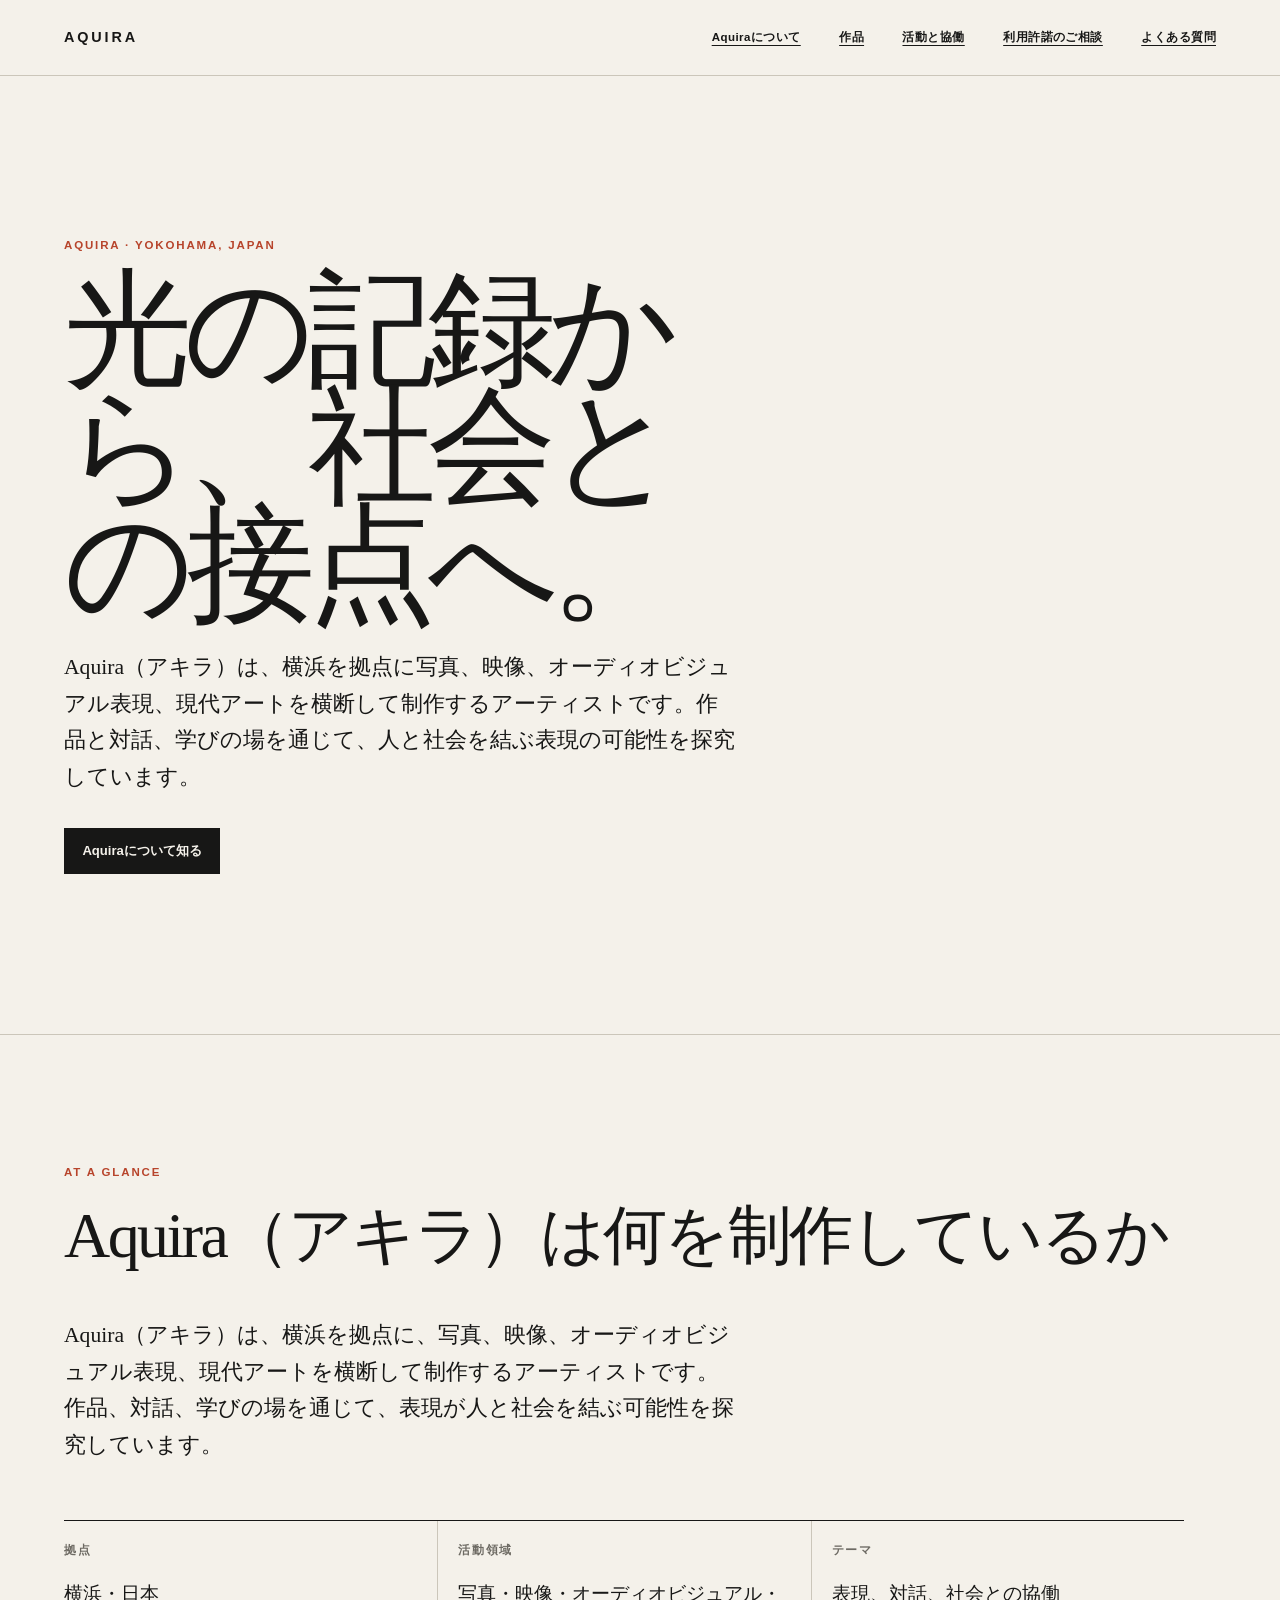
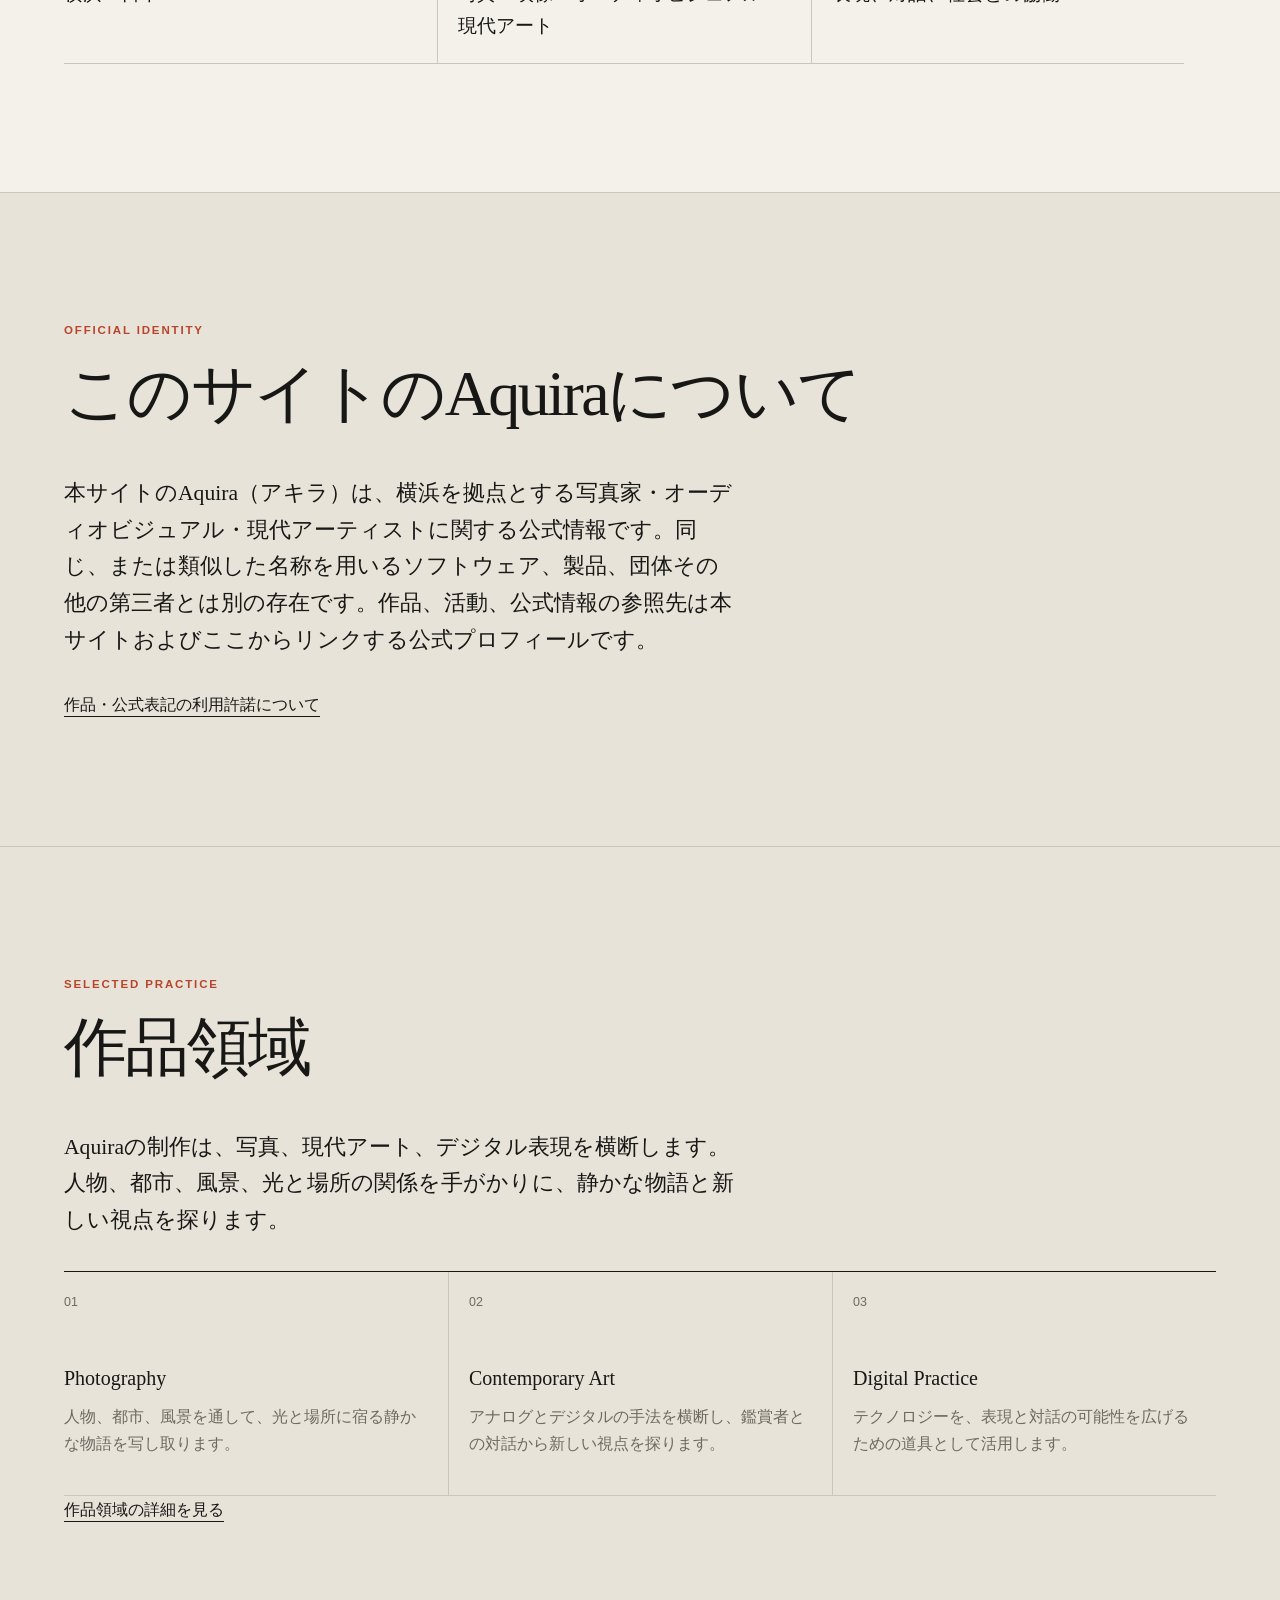
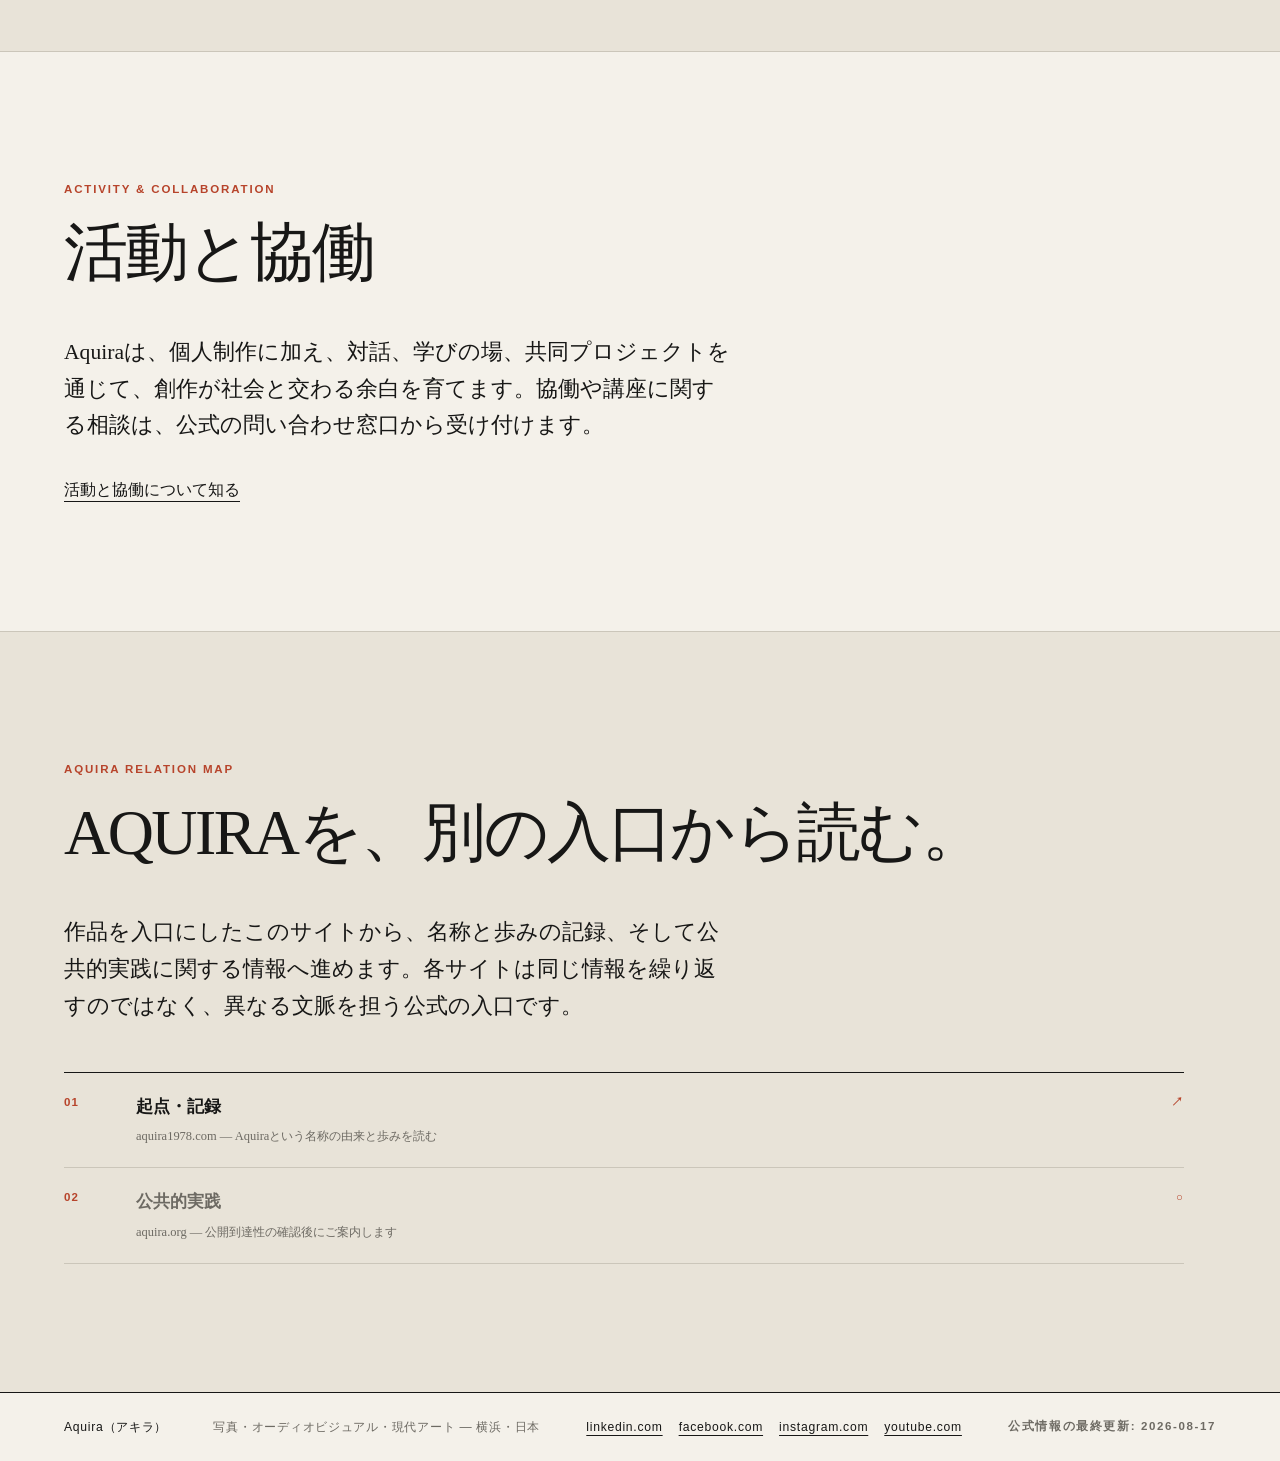
==== index.html @ d2d177e3 "Add AQUIRA ecosystem cross-site navigation" ====
<!doctype html>
<!-- AQUIRA style: Artist Evidence Atlas — visible facts, clear hierarchy, generous editorial whitespace. -->
<html lang="ja">

    <head>
      <meta charset="UTF-8" />
      <meta name="viewport" content="width=device-width, initial-scale=1" />
      <meta name="description" content="横浜を拠点に活動する写真家・オーディオビジュアル・現代アーティスト Aquira（アキラ）の公式サイト。写真、映像、現代アート、社会との協働に関する作品と活動記録を紹介します。" />
      <meta name="robots" content="index,follow,max-image-preview:large,max-snippet:-1,max-video-preview:-1" />
      <meta name="author" content="Aquira（アキラ）" />
      <meta name="theme-color" content="#101010" />
      <title>Aquira（アキラ） | 横浜の写真家・現代アーティスト</title>
      <link rel="canonical" href="https://www.aquira.art/" />

      <link rel="alternate" href="https://www.aquira.art/" hreflang="ja" />
      <link rel="alternate" href="https://www.aquira.art/en/" hreflang="en" />
      <link rel="alternate" href="https://www.aquira.art/" hreflang="x-default" />
      <link rel="stylesheet" href="/styles.css" />
      <meta property="og:locale" content="ja_JP" />
      <meta property="og:type" content="website" />
      <meta property="og:site_name" content="Aquira（アキラ）" />
      <meta property="og:title" content="Aquira（アキラ） | 横浜の写真家・現代アーティスト" />
      <meta property="og:description" content="横浜を拠点に活動する写真家・オーディオビジュアル・現代アーティスト Aquira（アキラ）の公式サイト。写真、映像、現代アート、社会との協働に関する作品と活動記録を紹介します。" />
      <meta property="og:url" content="https://www.aquira.art/" />
      <meta name="twitter:card" content="summary" />
      <meta name="twitter:title" content="Aquira（アキラ） | 横浜の写真家・現代アーティスト" />
      <meta name="twitter:description" content="横浜を拠点に活動する写真家・オーディオビジュアル・現代アーティスト Aquira（アキラ）の公式サイト。写真、映像、現代アート、社会との協働に関する作品と活動記録を紹介します。" />
      <script type="application/ld+json">{
  "@context": "https://schema.org",
  "@graph": [
    {
      "@type": "WebSite",
      "@id": "https://www.aquira.art/#website",
      "url": "https://www.aquira.art/",
      "name": "Aquira（アキラ）",
      "alternateName": "AQUIRA",
      "inLanguage": [
        "ja-JP",
        "en"
      ],
      "publisher": {
        "@id": "https://www.aquira.art/#aquira"
      }
    },
    {
      "@type": "Person",
      "@id": "https://www.aquira.art/#aquira",
      "name": "Aquira",
      "alternateName": [
        "アキラ",
        "AQUIRA"
      ],
      "jobTitle": "写真家・オーディオビジュアル・現代アーティスト",
      "description": "Aquira（アキラ）は、横浜を拠点に、写真、映像、オーディオビジュアル表現、現代アートを横断して制作するアーティストです。作品、対話、学びの場を通じて、表現が人と社会を結ぶ可能性を探究しています。",
      "homeLocation": {
        "@type": "Place",
        "name": "横浜・日本"
      },
      "url": "https://www.aquira.art/about/",
      "sameAs": [
        "https://www.linkedin.com/in/aquirafillmoonmaker/",
        "https://www.facebook.com/cameramanakira/",
        "https://www.instagram.com/aquirart",
        "https://www.youtube.com/@AQUIRA39"
      ]
    },
    {
      "@type": "WebPage",
      "@id": "https://www.aquira.art/#webpage",
      "url": "https://www.aquira.art/",
      "name": "Aquira（アキラ） | 横浜の写真家・現代アーティスト",
      "description": "横浜を拠点に活動する写真家・オーディオビジュアル・現代アーティスト Aquira（アキラ）の公式サイト。写真、映像、現代アート、社会との協働に関する作品と活動記録を紹介します。",
      "inLanguage": "ja-JP",
      "isPartOf": {
        "@id": "https://www.aquira.art/#website"
      },
      "about": {
        "@id": "https://www.aquira.art/#aquira"
      },
      "mainEntity": {
        "@id": "https://www.aquira.art/#aquira"
      },
      "dateModified": "2026-08-17"
    }
  ]
}</script>
    </head>
  <body>
    <a class="skip-link" href="#main-content">本文へ移動</a>

    <header class="site-header">
      <a class="wordmark" href="/" aria-label="Aquira（アキラ） ホーム">AQUIRA</a>
      <nav class="site-header__navigation" aria-label="主要ナビゲーション">
        <a href="/about/">Aquiraについて</a>
<a href="/works/">作品</a>
<a href="/practice/">活動と協働</a>
<a href="/licensing/">利用許諾のご相談</a>
<a href="/faq/">よくある質問</a>
      </nav>
    </header>
    <main id="main-content">
  <section class="hero" aria-labelledby="hero-title">
    <p class="eyebrow">AQUIRA · YOKOHAMA, JAPAN</p>
    <h1 id="hero-title">光の記録から、社会との接点へ。</h1>
    <p class="lead">Aquira（アキラ）は、横浜を拠点に写真、映像、オーディオビジュアル表現、現代アートを横断して制作するアーティストです。作品と対話、学びの場を通じて、人と社会を結ぶ表現の可能性を探究しています。</p>
    <a class="button button--primary" href="/about/">Aquiraについて知る</a>
  </section>
  <section class="section" aria-labelledby="identity-title">
    <div class="section__heading"><p class="eyebrow">AT A GLANCE</p><h2>Aquira（アキラ）は何を制作しているか</h2></div>
    <p class="statement">Aquira（アキラ）は、横浜を拠点に、写真、映像、オーディオビジュアル表現、現代アートを横断して制作するアーティストです。作品、対話、学びの場を通じて、表現が人と社会を結ぶ可能性を探究しています。</p>
    <dl class="identity-facts"><div><dt>拠点</dt><dd>横浜・日本</dd></div><div><dt>活動領域</dt><dd>写真・映像・オーディオビジュアル・現代アート</dd></div><div><dt>テーマ</dt><dd>表現、対話、社会との協働</dd></div></dl>
  </section>
  <section class="section section--muted" aria-labelledby="name-clarification-title">
    <div class="section__heading"><p class="eyebrow">OFFICIAL IDENTITY</p><h2>このサイトのAquiraについて</h2></div>
    <p id="name-clarification-title" class="statement">本サイトのAquira（アキラ）は、横浜を拠点とする写真家・オーディオビジュアル・現代アーティストに関する公式情報です。同じ、または類似した名称を用いるソフトウェア、製品、団体その他の第三者とは別の存在です。作品、活動、公式情報の参照先は本サイトおよびここからリンクする公式プロフィールです。</p>
    <a class="text-link" href="/licensing/">作品・公式表記の利用許諾について</a>
  </section>
  <section class="section section--muted" aria-labelledby="works-title">
    <div class="section__heading"><p class="eyebrow">SELECTED PRACTICE</p><h2>作品領域</h2></div>
    <p class="statement">Aquiraの制作は、写真、現代アート、デジタル表現を横断します。人物、都市、風景、光と場所の関係を手がかりに、静かな物語と新しい視点を探ります。</p>
    <div class="work-list"><article class="work-card"><p class="work-card__number">01</p><h3>Photography</h3><p class="work-card__description">人物、都市、風景を通して、光と場所に宿る静かな物語を写し取ります。</p></article><article class="work-card"><p class="work-card__number">02</p><h3>Contemporary Art</h3><p class="work-card__description">アナログとデジタルの手法を横断し、鑑賞者との対話から新しい視点を探ります。</p></article><article class="work-card"><p class="work-card__number">03</p><h3>Digital Practice</h3><p class="work-card__description">テクノロジーを、表現と対話の可能性を広げるための道具として活用します。</p></article></div>
    <a class="text-link" href="/works/">作品領域の詳細を見る</a>
  </section>
  <section class="section" aria-labelledby="practice-title">
    <div class="section__heading"><p class="eyebrow">ACTIVITY &amp; COLLABORATION</p><h2>活動と協働</h2></div>
    <p class="statement">Aquiraは、個人制作に加え、対話、学びの場、共同プロジェクトを通じて、創作が社会と交わる余白を育てます。協働や講座に関する相談は、公式の問い合わせ窓口から受け付けます。</p>
    <a class="text-link" href="/practice/">活動と協働について知る</a>
  </section>
  <section class="section section--muted" aria-labelledby="ecosystem-title">
    <div class="section__heading"><p class="eyebrow">AQUIRA RELATION MAP</p><h2 id="ecosystem-title">AQUIRAを、別の入口から読む。</h2></div>
    <p class="statement">作品を入口にしたこのサイトから、名称と歩みの記録、そして公共的実践に関する情報へ進めます。各サイトは同じ情報を繰り返すのではなく、異なる文脈を担う公式の入口です。</p>
    <nav class="related-sites" aria-label="AQUIRAの関連サイト">
      <a href="https://www.aquira1978.com/?utm_source=aquira_art&amp;utm_medium=referral&amp;utm_campaign=ecosystem" target="_blank" rel="noopener noreferrer"><span class="related-sites__index">01</span><span><strong>起点・記録</strong><small>aquira1978.com — Aquiraという名称の由来と歩みを読む</small></span><span class="related-sites__arrow" aria-hidden="true">↗</span></a>
      <span class="related-sites__pending"><span class="related-sites__index">02</span><span><strong>公共的実践</strong><small>aquira.org — 公開到達性の確認後にご案内します</small></span><span class="related-sites__arrow" aria-hidden="true">○</span></span>
    </nav>
  </section></main>

    <footer class="site-footer">
      <p class="site-footer__title">Aquira（アキラ）</p>
      <p class="site-footer__description">写真・オーディオビジュアル・現代アート — 横浜・日本</p>
      <ul class="site-footer__links" aria-label="公式プロフィール"><li><a href="https://www.linkedin.com/in/aquirafillmoonmaker/" rel="me noopener">linkedin.com</a></li><li><a href="https://www.facebook.com/cameramanakira/" rel="me noopener">facebook.com</a></li><li><a href="https://www.instagram.com/aquirart" rel="me noopener">instagram.com</a></li><li><a href="https://www.youtube.com/@AQUIRA39" rel="me noopener">youtube.com</a></li></ul>
      <p class="site-footer__meta">公式情報の最終更新: <time datetime="2026-08-17">2026-08-17</time></p>
    </footer>
  </body>
</html>
---- styles.css ----
/* AQUIRA style: restrained editorial design — imports separate design tokens, foundations, layouts, and components. */
@import url("styles/tokens.css");
@import url("styles/base.css");
@import url("styles/layout.css");
@import url("styles/components.css");
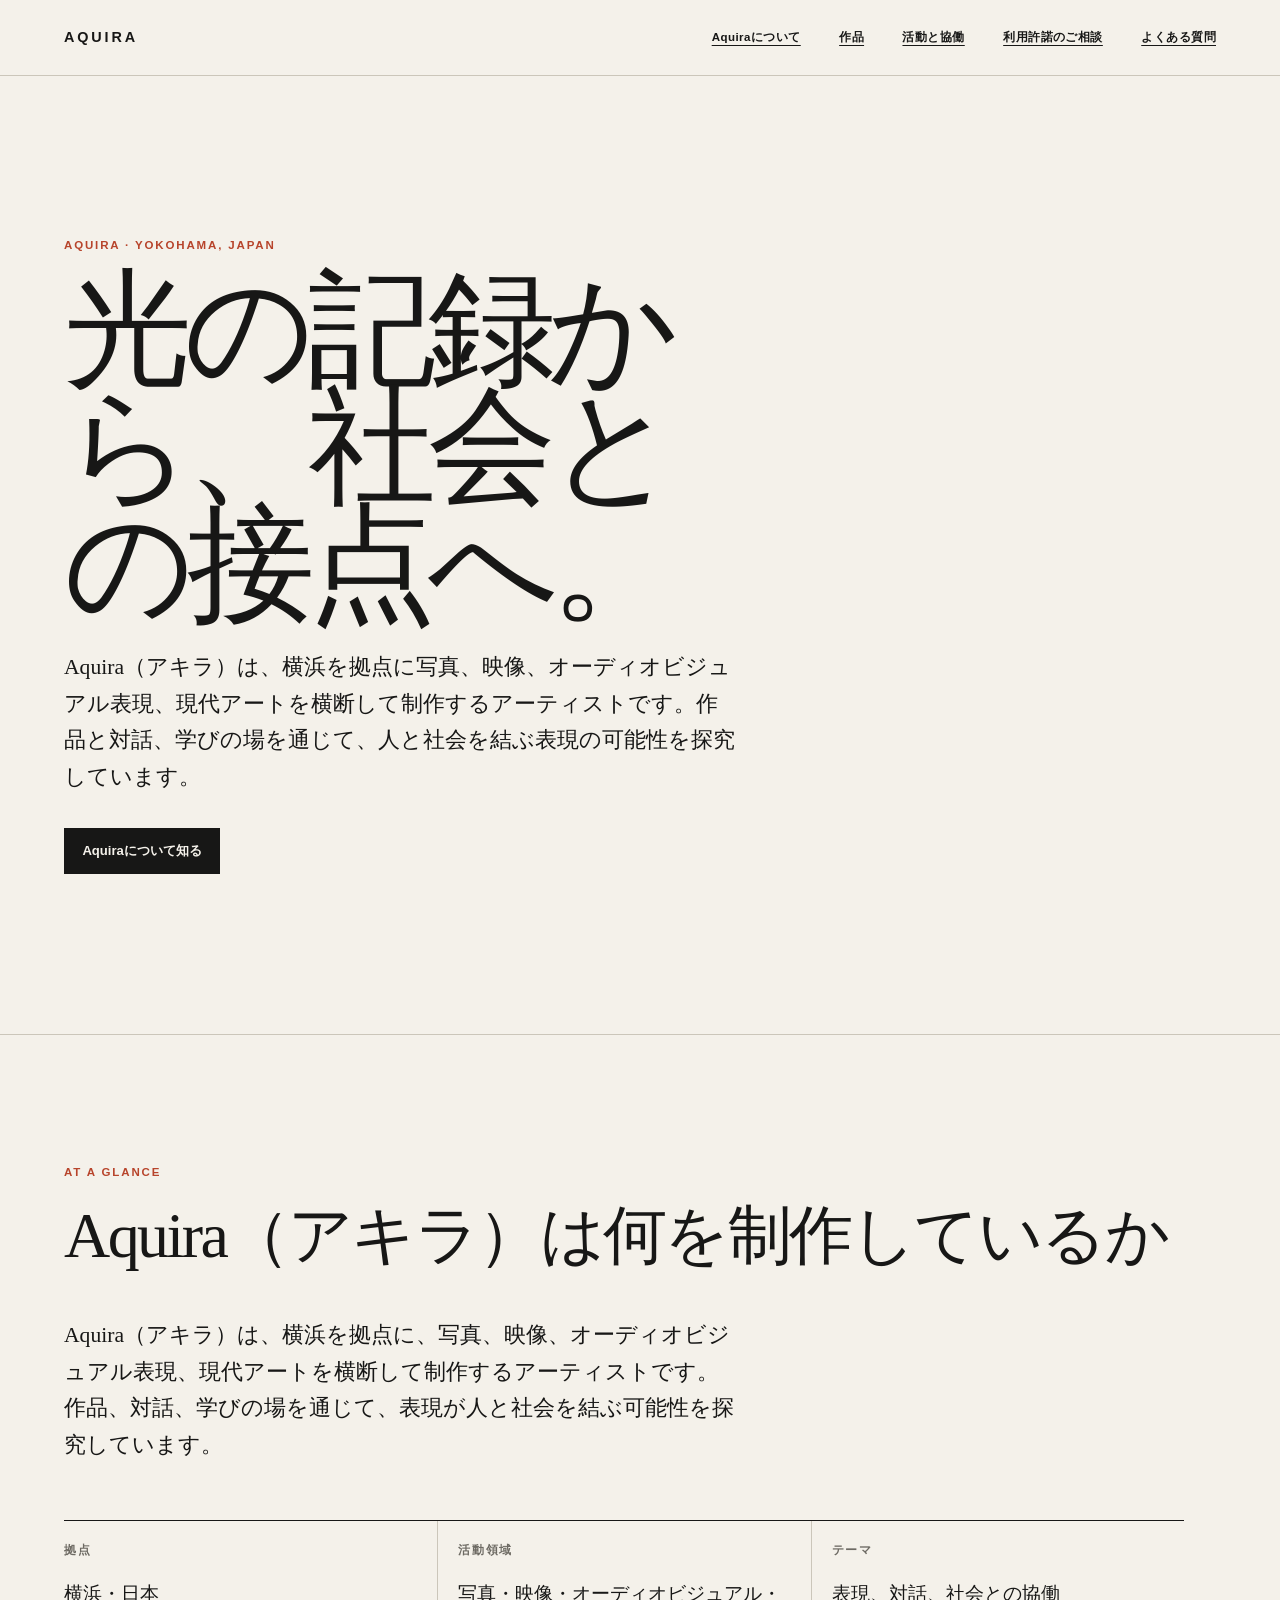
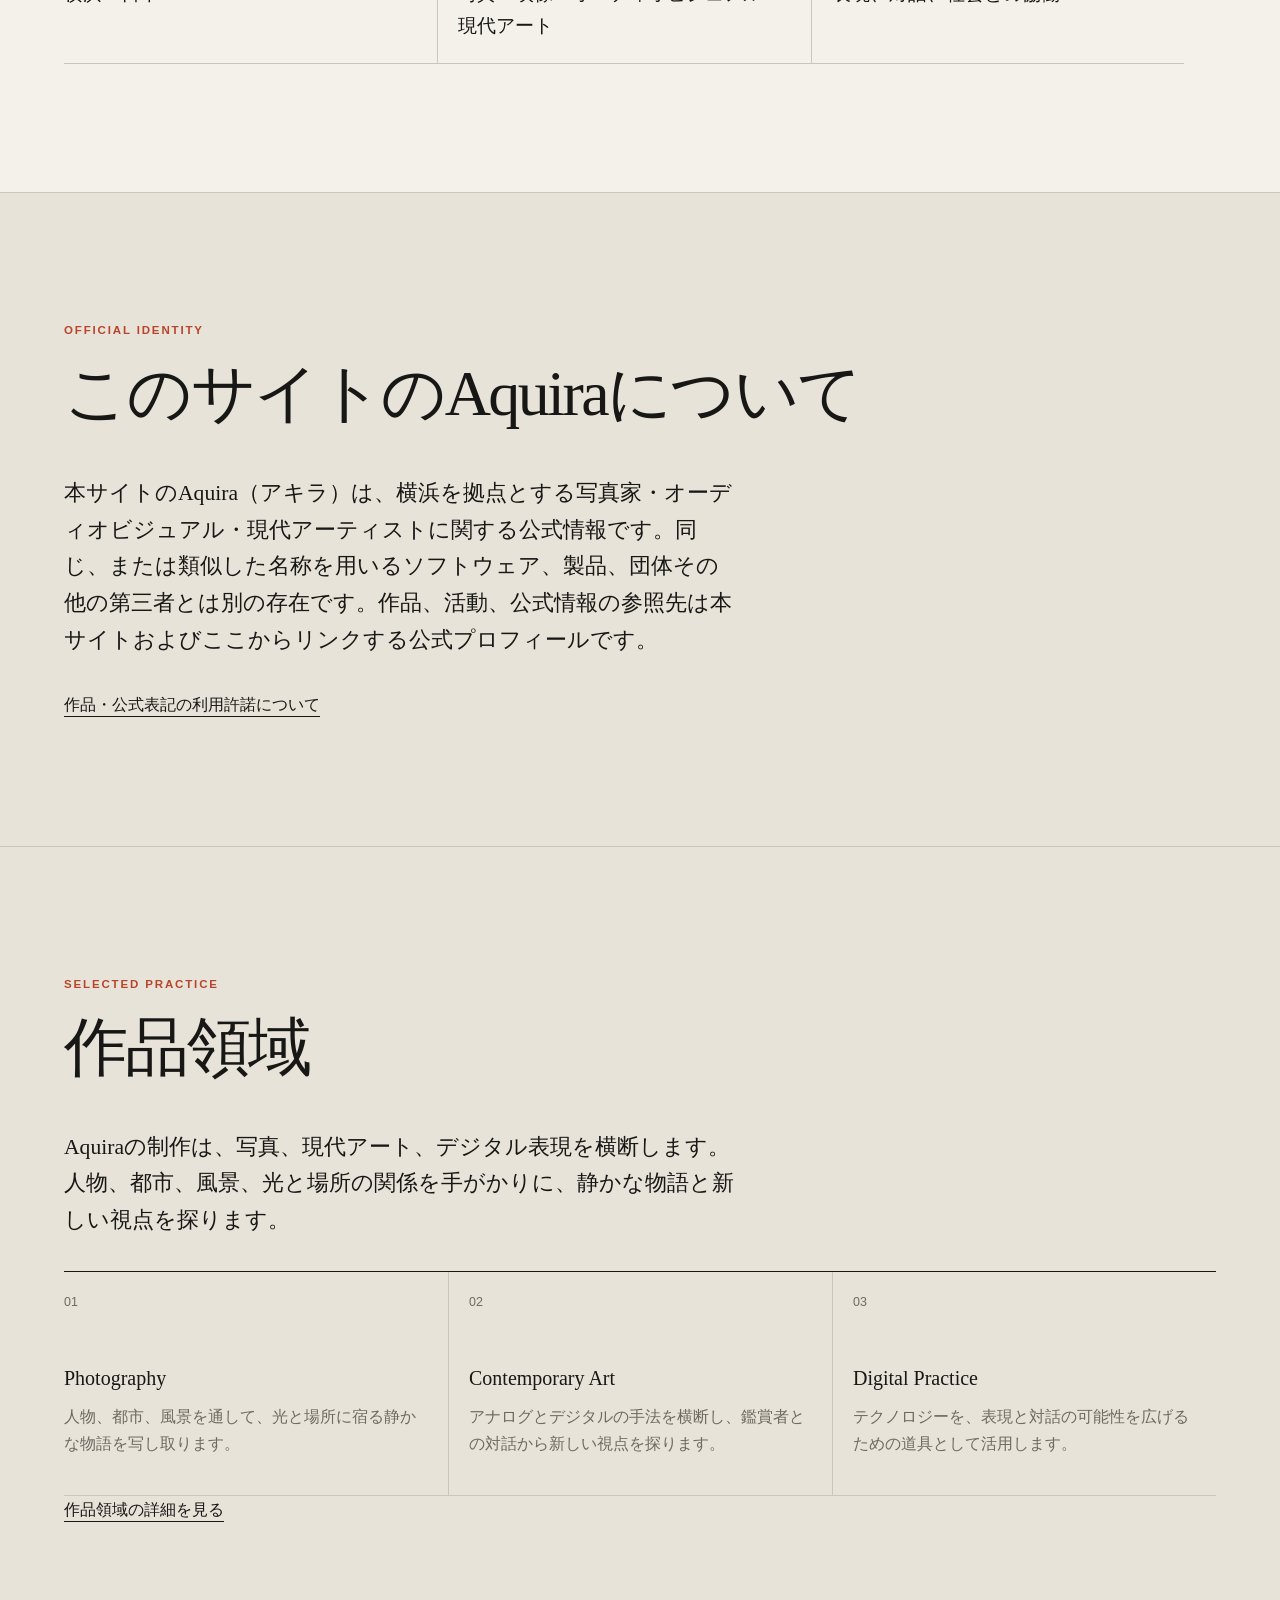
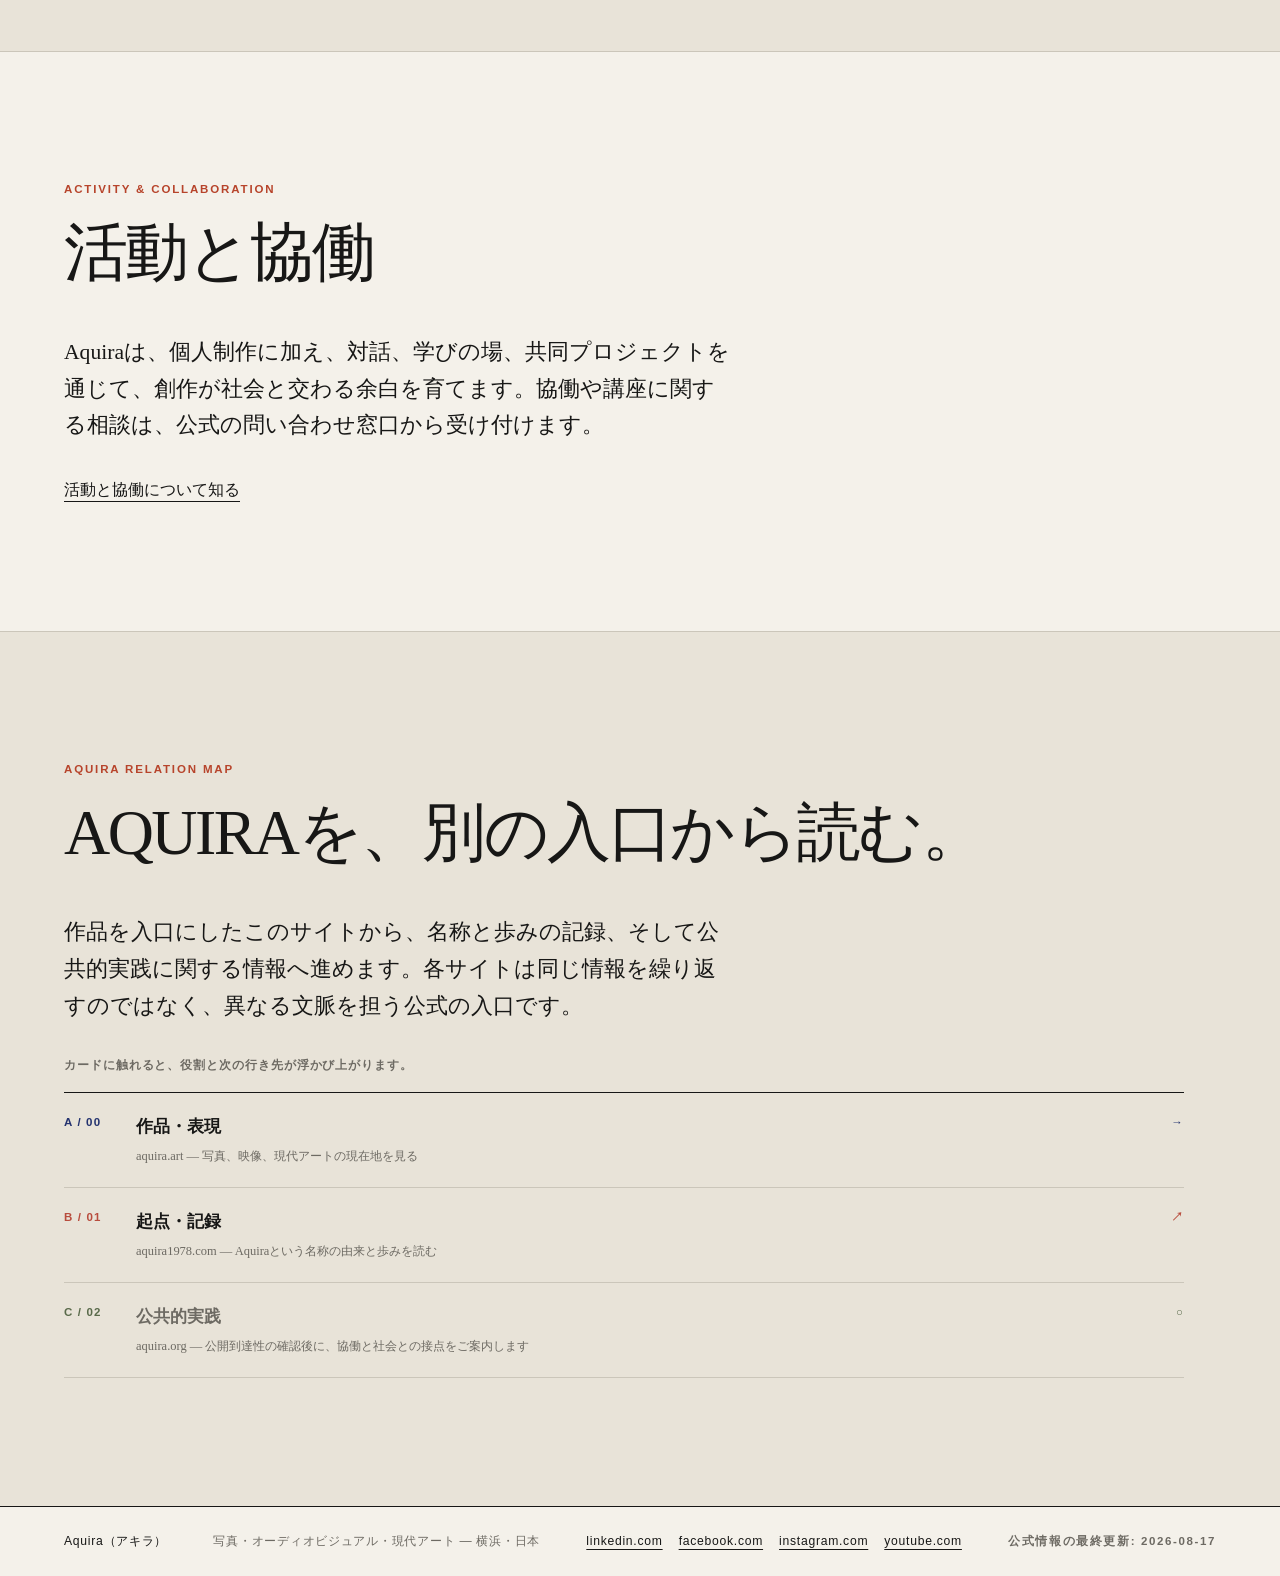
==== commit ce8a9cde: "Add role-driven cross-site interaction cues" ====
--- a/index.html
+++ b/index.html
@@ -129,9 +129,11 @@
   <section class="section section--muted" aria-labelledby="ecosystem-title">
     <div class="section__heading"><p class="eyebrow">AQUIRA RELATION MAP</p><h2 id="ecosystem-title">AQUIRAを、別の入口から読む。</h2></div>
     <p class="statement">作品を入口にしたこのサイトから、名称と歩みの記録、そして公共的実践に関する情報へ進めます。各サイトは同じ情報を繰り返すのではなく、異なる文脈を担う公式の入口です。</p>
+    <p class="related-sites__instruction">カードに触れると、役割と次の行き先が浮かび上がります。</p>
     <nav class="related-sites" aria-label="AQUIRAの関連サイト">
-      <a href="https://www.aquira1978.com/?utm_source=aquira_art&amp;utm_medium=referral&amp;utm_campaign=ecosystem" target="_blank" rel="noopener noreferrer"><span class="related-sites__index">01</span><span><strong>起点・記録</strong><small>aquira1978.com — Aquiraという名称の由来と歩みを読む</small></span><span class="related-sites__arrow" aria-hidden="true">↗</span></a>
-      <span class="related-sites__pending"><span class="related-sites__index">02</span><span><strong>公共的実践</strong><small>aquira.org — 公開到達性の確認後にご案内します</small></span><span class="related-sites__arrow" aria-hidden="true">○</span></span>
+      <a class="related-sites__card related-sites__card--art" href="/works/"><span class="related-sites__index">A / 00</span><span><strong>作品・表現</strong><small>aquira.art — 写真、映像、現代アートの現在地を見る</small></span><span class="related-sites__arrow" aria-hidden="true">→</span></a>
+      <a class="related-sites__card related-sites__card--record" href="https://www.aquira1978.com/?utm_source=aquira_art&amp;utm_medium=referral&amp;utm_campaign=ecosystem" target="_blank" rel="noopener noreferrer"><span class="related-sites__index">B / 01</span><span><strong>起点・記録</strong><small>aquira1978.com — Aquiraという名称の由来と歩みを読む</small></span><span class="related-sites__arrow" aria-hidden="true">↗</span></a>
+      <span class="related-sites__card related-sites__card--public related-sites__pending"><span class="related-sites__index">C / 02</span><span><strong>公共的実践</strong><small>aquira.org — 公開到達性の確認後に、協働と社会との接点をご案内します</small></span><span class="related-sites__arrow" aria-hidden="true">○</span></span>
     </nav>
   </section></main>
 
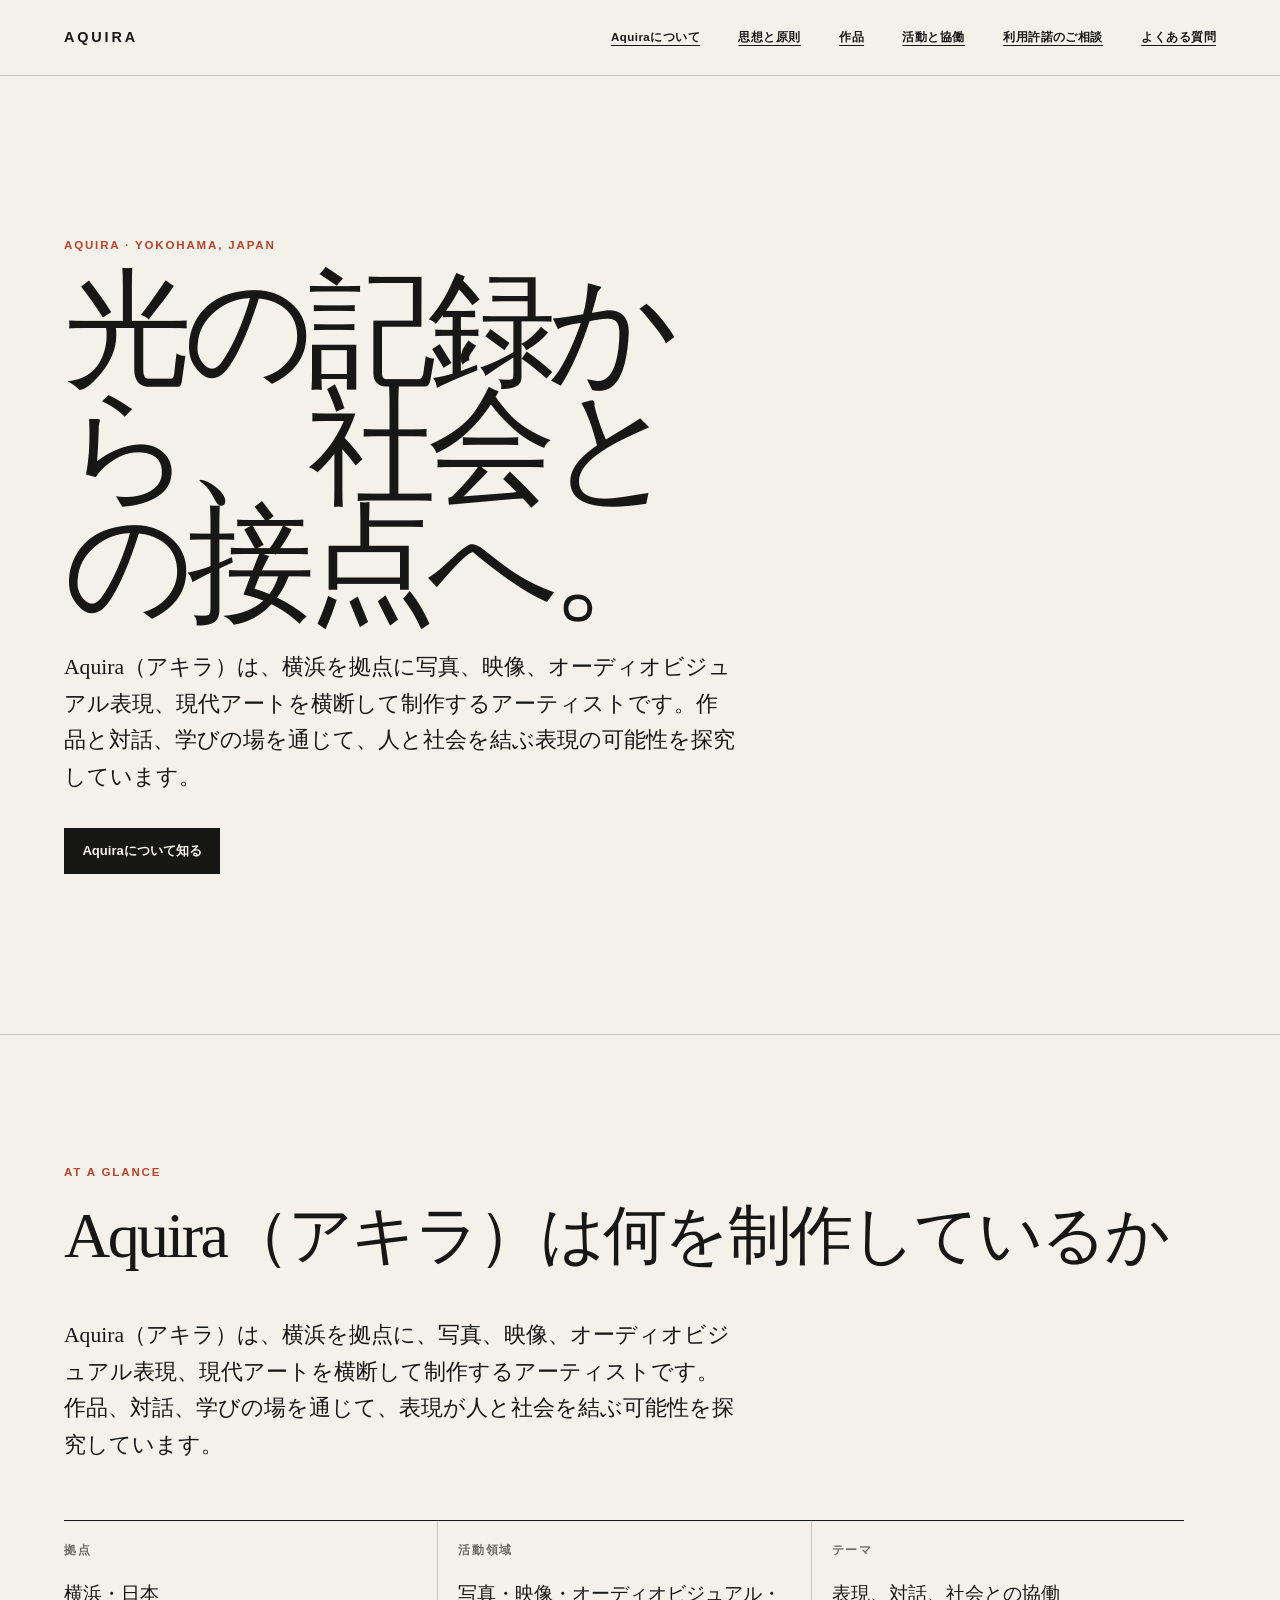
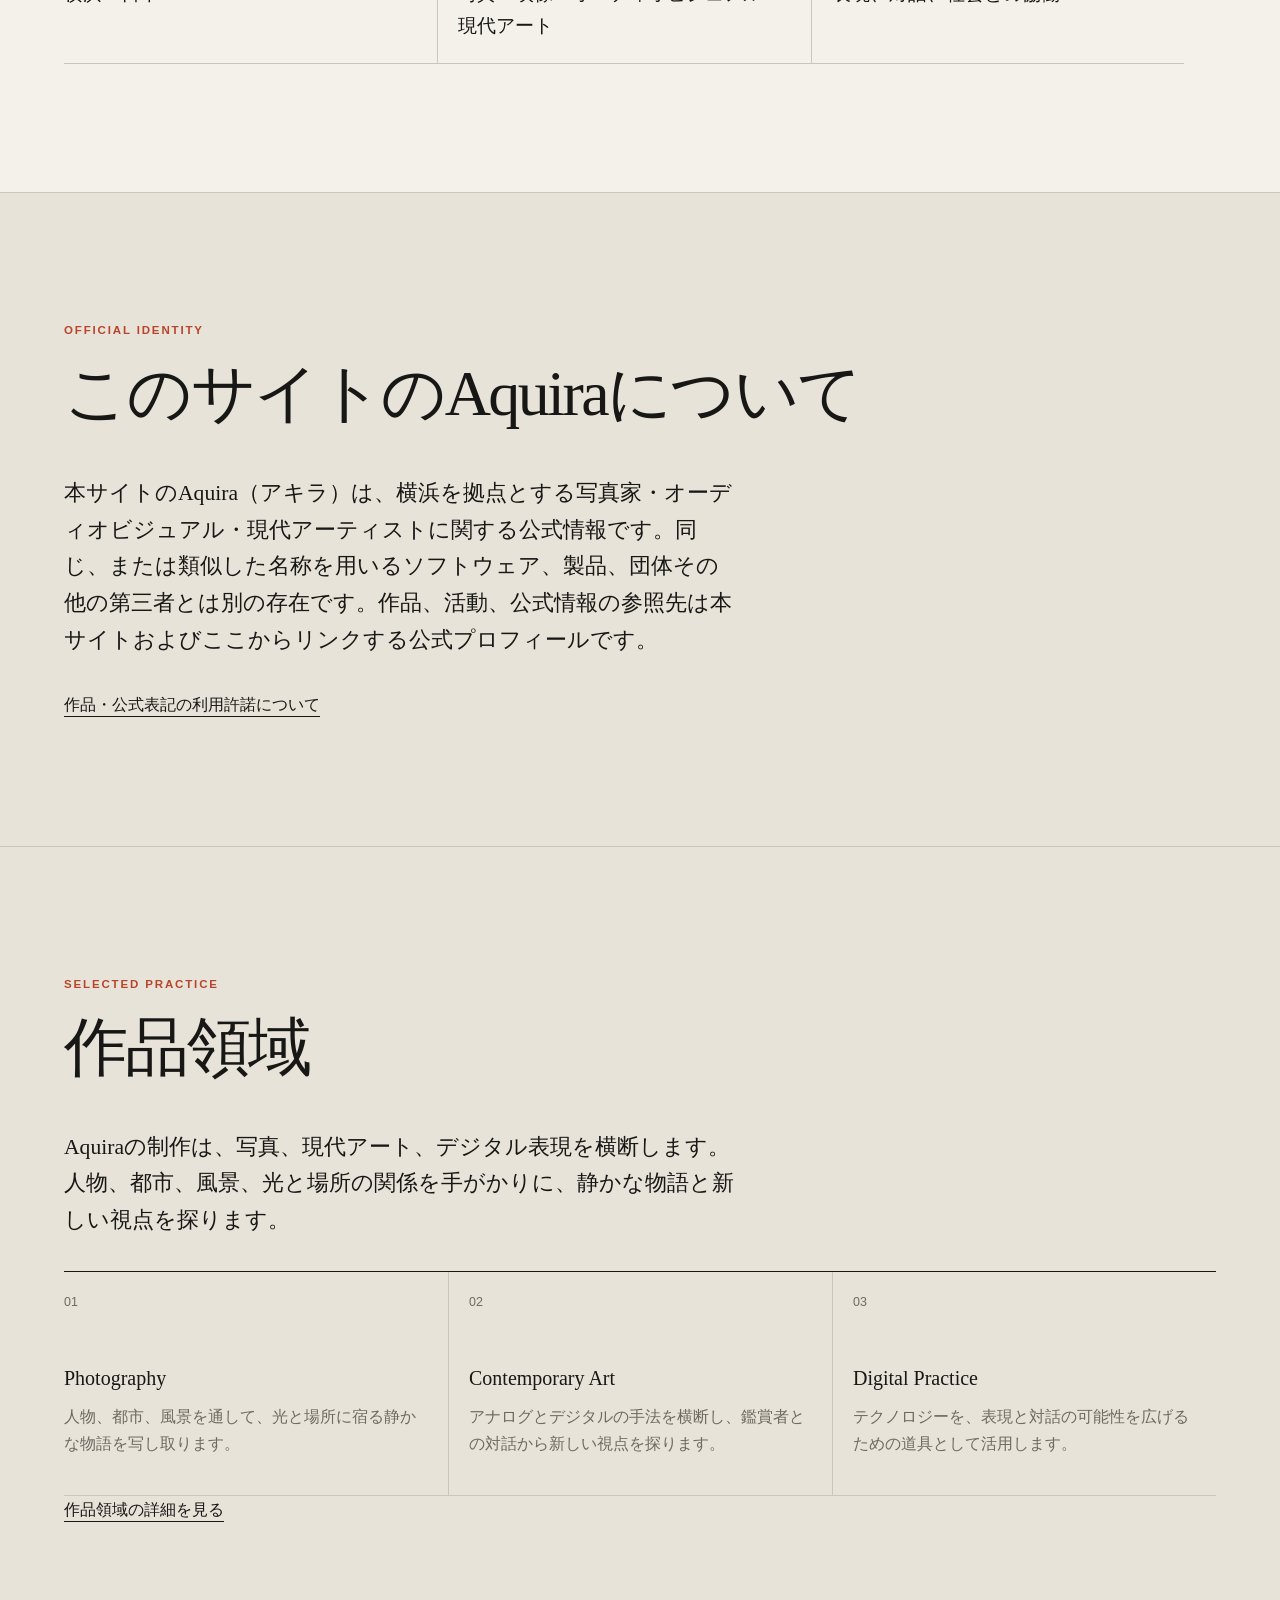
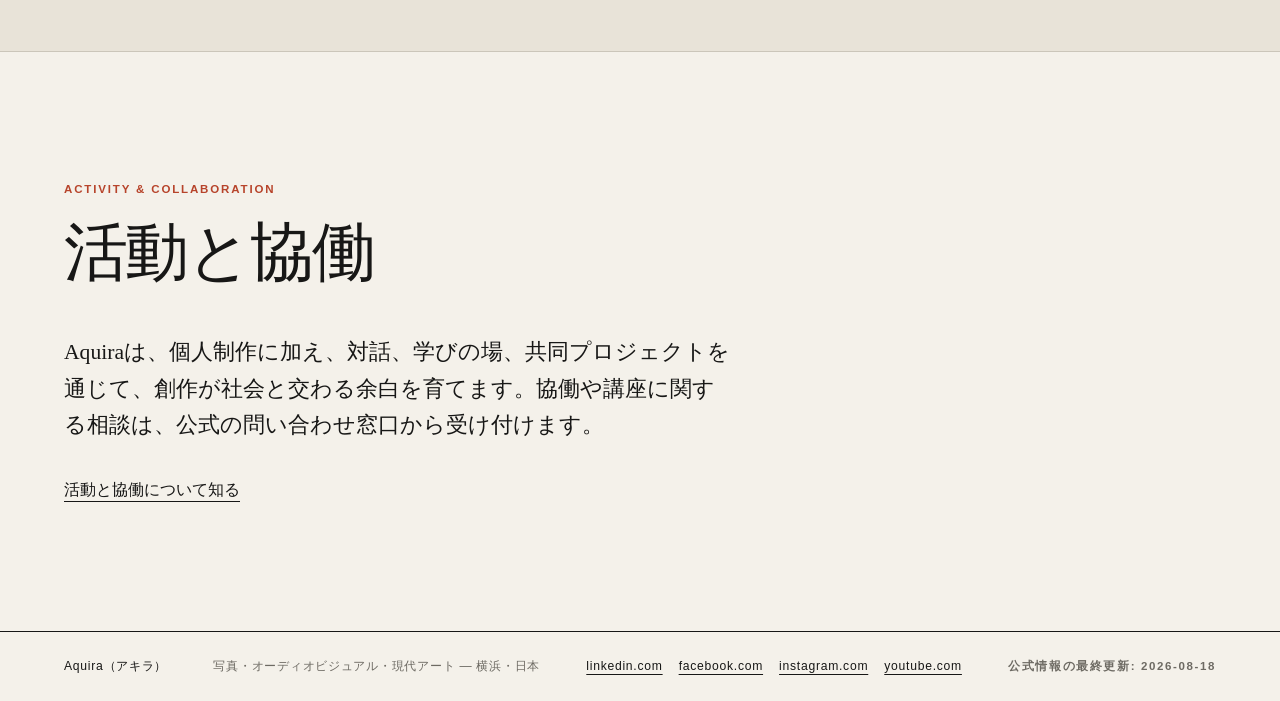
==== commit 0c099400: "feat: add Aquira policy and ecosystem pages" ====
--- a/index.html
+++ b/index.html
@@ -80,7 +80,7 @@
       "mainEntity": {
         "@id": "https://www.aquira.art/#aquira"
       },
-      "dateModified": "2026-08-17"
+      "dateModified": "2026-08-18"
     }
   ]
 }</script>
@@ -92,6 +92,7 @@
       <a class="wordmark" href="/" aria-label="Aquira（アキラ） ホーム">AQUIRA</a>
       <nav class="site-header__navigation" aria-label="主要ナビゲーション">
         <a href="/about/">Aquiraについて</a>
+<a href="/policy/">思想と原則</a>
 <a href="/works/">作品</a>
 <a href="/practice/">活動と協働</a>
 <a href="/licensing/">利用許諾のご相談</a>
@@ -125,23 +126,13 @@
     <div class="section__heading"><p class="eyebrow">ACTIVITY &amp; COLLABORATION</p><h2>活動と協働</h2></div>
     <p class="statement">Aquiraは、個人制作に加え、対話、学びの場、共同プロジェクトを通じて、創作が社会と交わる余白を育てます。協働や講座に関する相談は、公式の問い合わせ窓口から受け付けます。</p>
     <a class="text-link" href="/practice/">活動と協働について知る</a>
-  </section>
-  <section class="section section--muted" aria-labelledby="ecosystem-title">
-    <div class="section__heading"><p class="eyebrow">AQUIRA RELATION MAP</p><h2 id="ecosystem-title">AQUIRAを、別の入口から読む。</h2></div>
-    <p class="statement">作品を入口にしたこのサイトから、名称と歩みの記録、そして公共的実践に関する情報へ進めます。各サイトは同じ情報を繰り返すのではなく、異なる文脈を担う公式の入口です。</p>
-    <p class="related-sites__instruction">カードに触れると、役割と次の行き先が浮かび上がります。</p>
-    <nav class="related-sites" aria-label="AQUIRAの関連サイト">
-      <a class="related-sites__card related-sites__card--art" href="/works/"><span class="related-sites__index">A / 00</span><span><strong>作品・表現</strong><small>aquira.art — 写真、映像、現代アートの現在地を見る</small></span><span class="related-sites__arrow" aria-hidden="true">→</span></a>
-      <a class="related-sites__card related-sites__card--record" href="https://www.aquira1978.com/?utm_source=aquira_art&amp;utm_medium=referral&amp;utm_campaign=ecosystem" target="_blank" rel="noopener noreferrer"><span class="related-sites__index">B / 01</span><span><strong>起点・記録</strong><small>aquira1978.com — Aquiraという名称の由来と歩みを読む</small></span><span class="related-sites__arrow" aria-hidden="true">↗</span></a>
-      <span class="related-sites__card related-sites__card--public related-sites__pending"><span class="related-sites__index">C / 02</span><span><strong>公共的実践</strong><small>aquira.org — 公開到達性の確認後に、協働と社会との接点をご案内します</small></span><span class="related-sites__arrow" aria-hidden="true">○</span></span>
-    </nav>
   </section></main>
 
     <footer class="site-footer">
       <p class="site-footer__title">Aquira（アキラ）</p>
       <p class="site-footer__description">写真・オーディオビジュアル・現代アート — 横浜・日本</p>
       <ul class="site-footer__links" aria-label="公式プロフィール"><li><a href="https://www.linkedin.com/in/aquirafillmoonmaker/" rel="me noopener">linkedin.com</a></li><li><a href="https://www.facebook.com/cameramanakira/" rel="me noopener">facebook.com</a></li><li><a href="https://www.instagram.com/aquirart" rel="me noopener">instagram.com</a></li><li><a href="https://www.youtube.com/@AQUIRA39" rel="me noopener">youtube.com</a></li></ul>
-      <p class="site-footer__meta">公式情報の最終更新: <time datetime="2026-08-17">2026-08-17</time></p>
+      <p class="site-footer__meta">公式情報の最終更新: <time datetime="2026-08-18">2026-08-18</time></p>
     </footer>
   </body>
 </html>
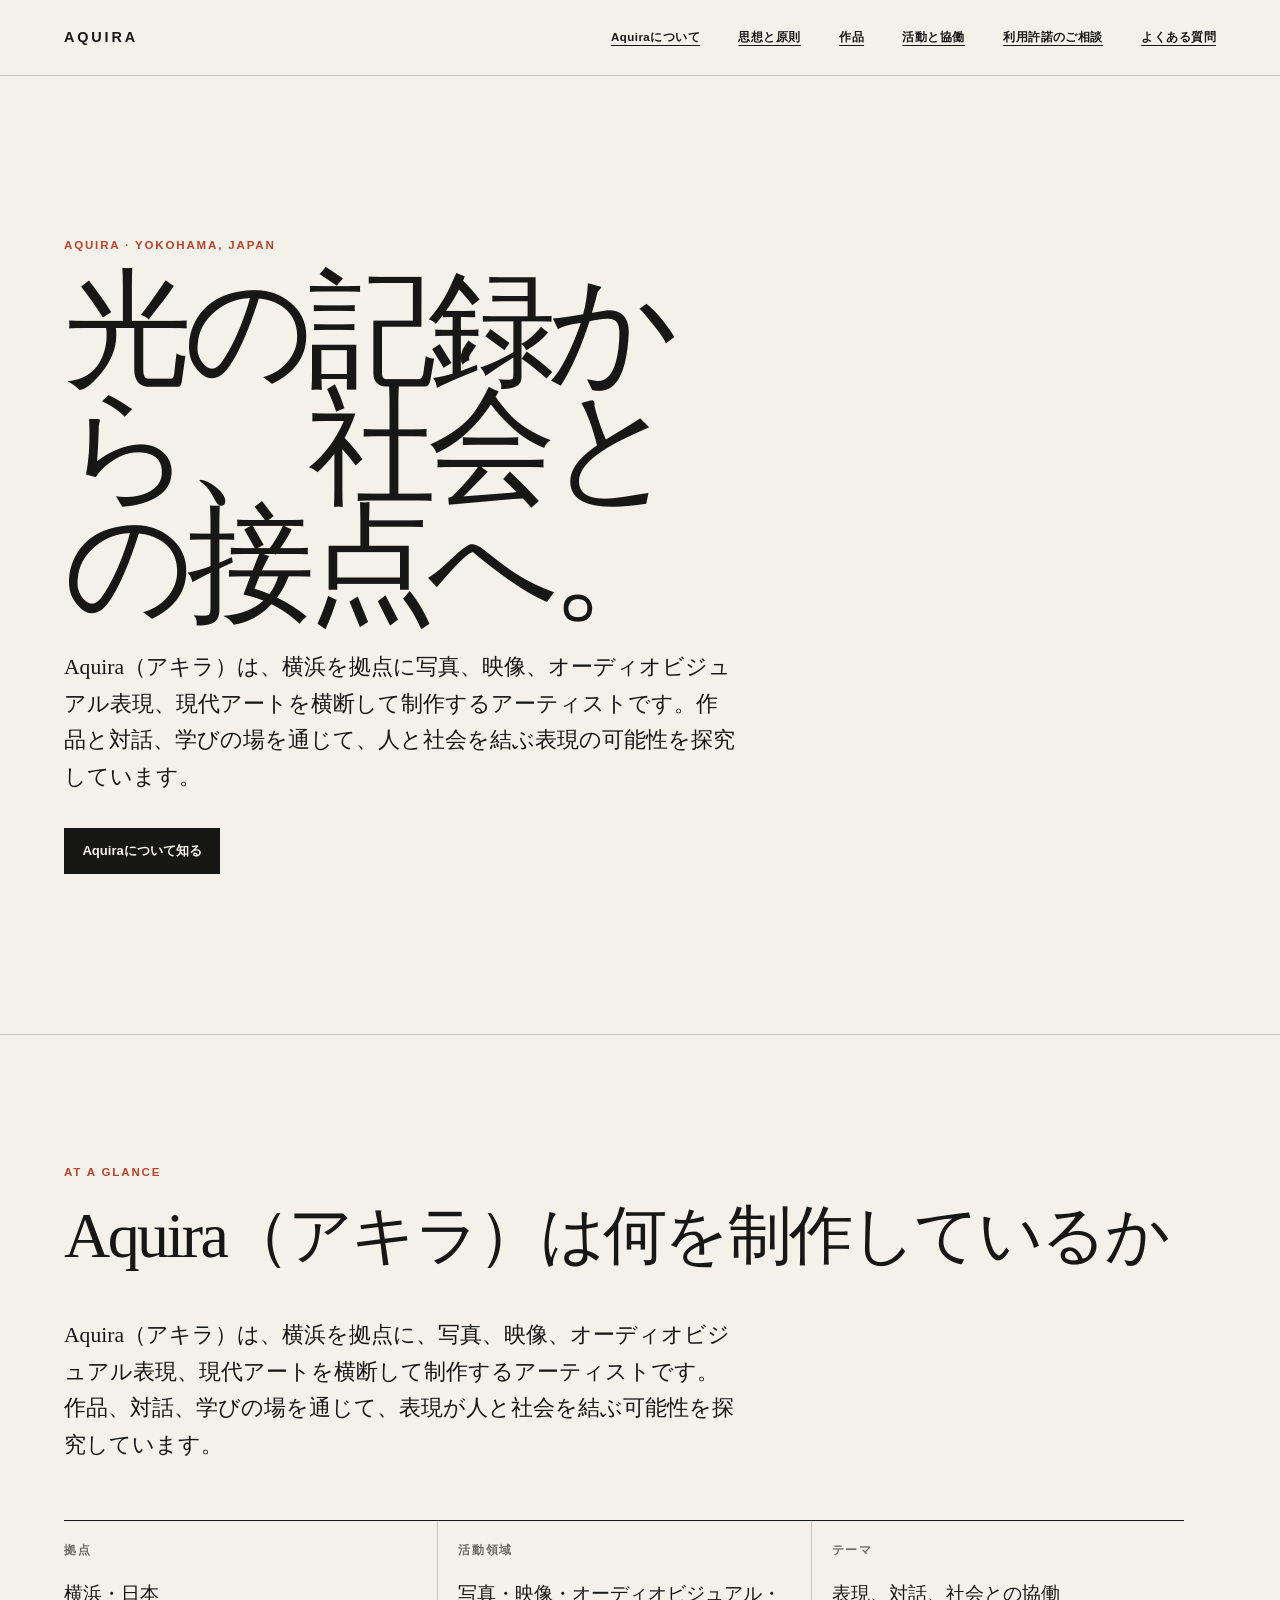
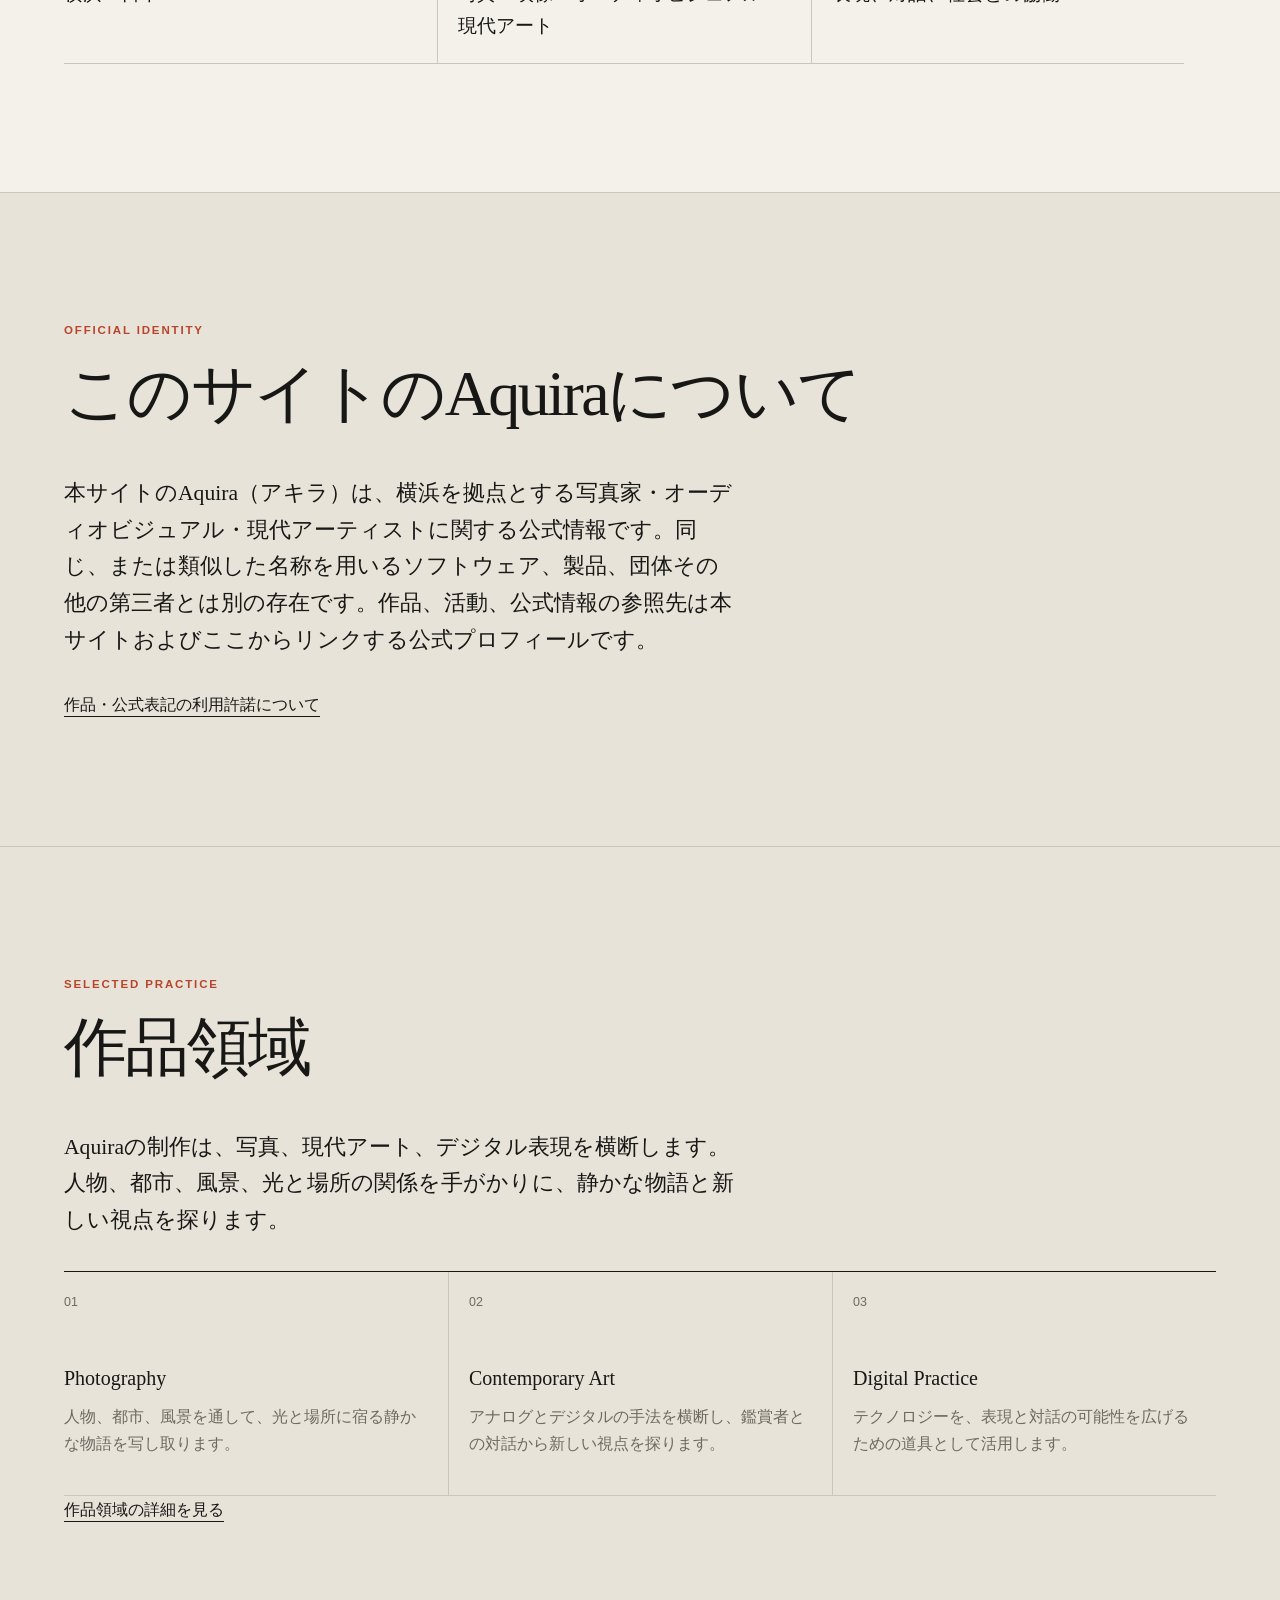
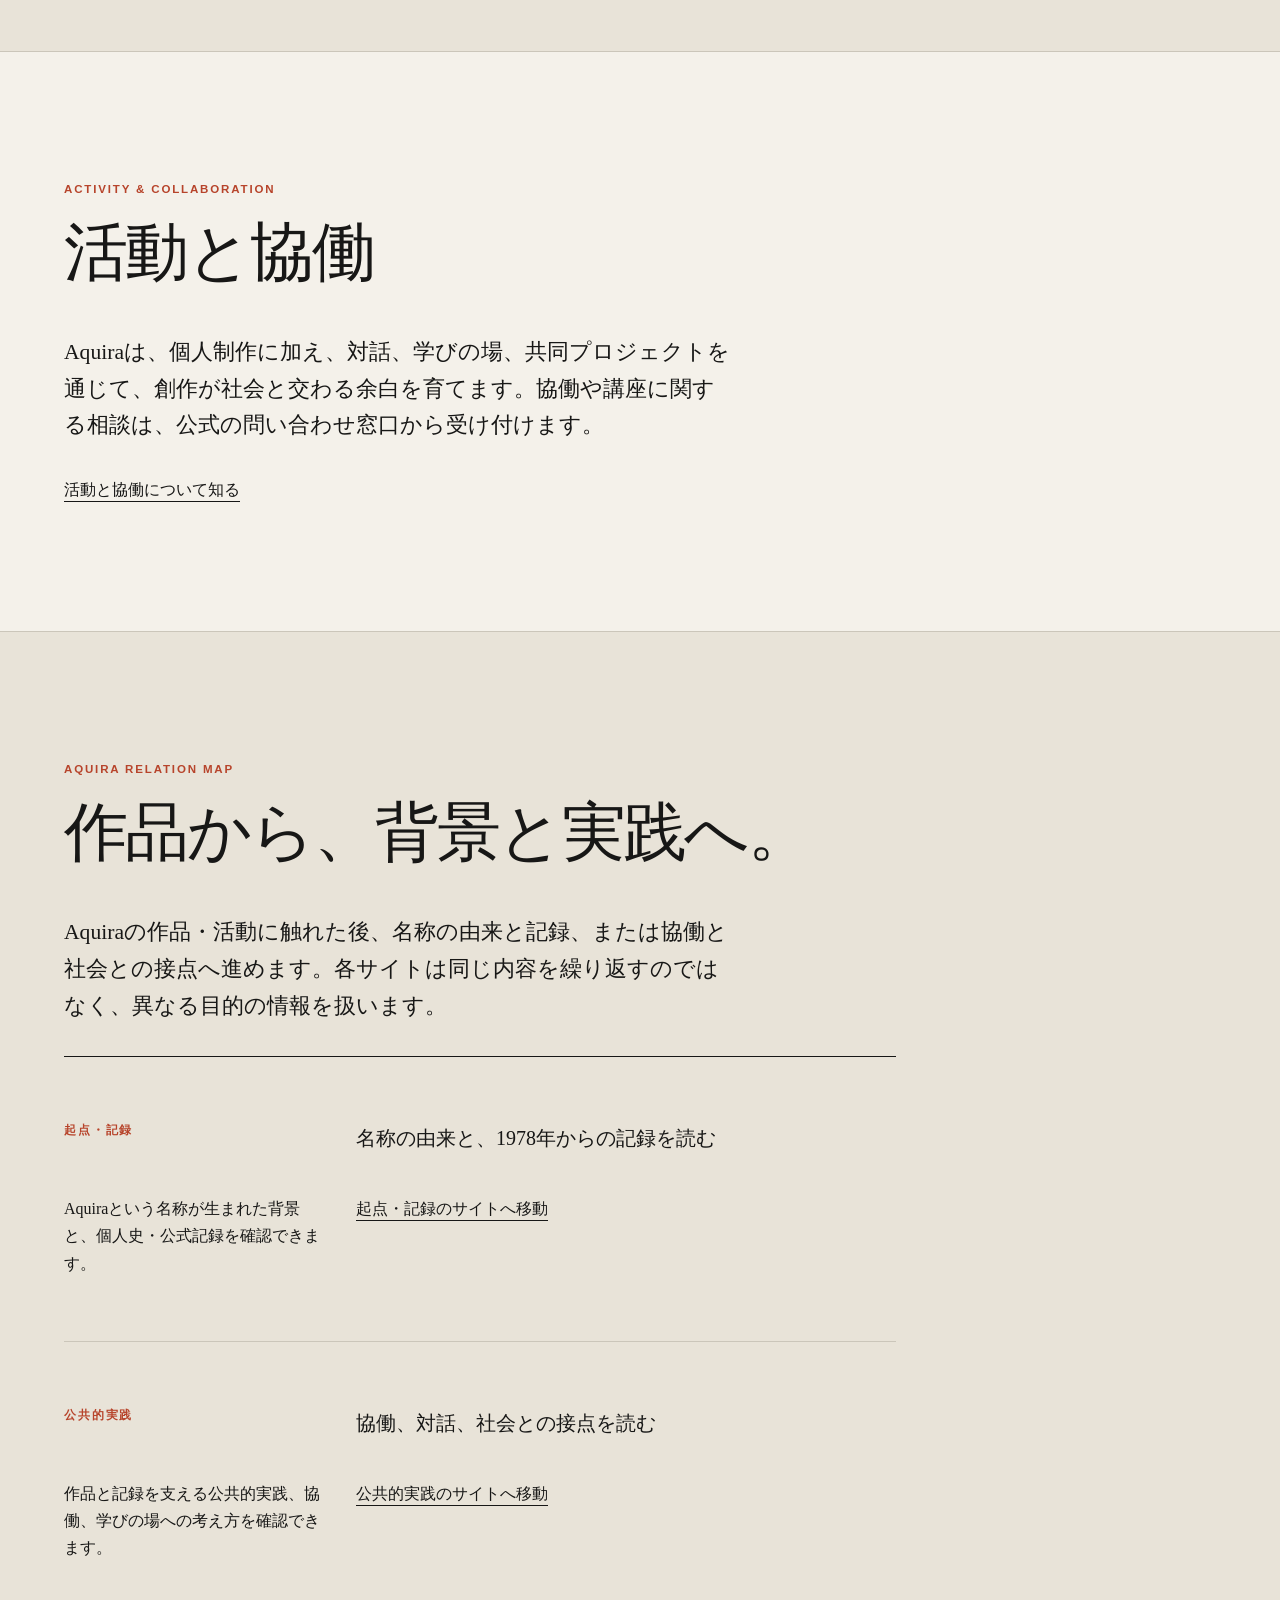
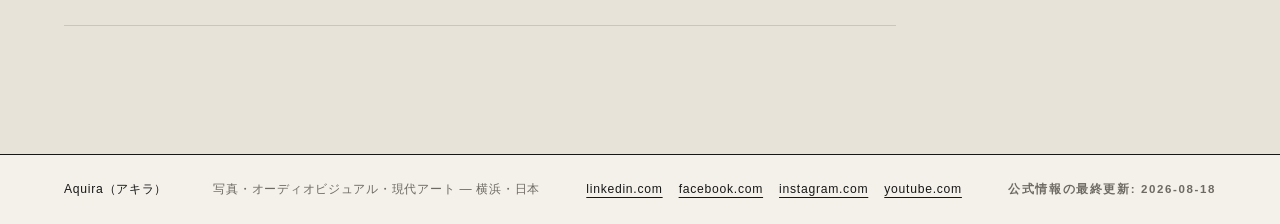
==== commit 71b24a87: "feat: add contextual ecosystem links" ====
--- a/index.html
+++ b/index.html
@@ -126,6 +126,11 @@
     <div class="section__heading"><p class="eyebrow">ACTIVITY &amp; COLLABORATION</p><h2>活動と協働</h2></div>
     <p class="statement">Aquiraは、個人制作に加え、対話、学びの場、共同プロジェクトを通じて、創作が社会と交わる余白を育てます。協働や講座に関する相談は、公式の問い合わせ窓口から受け付けます。</p>
     <a class="text-link" href="/practice/">活動と協働について知る</a>
+  </section>
+  <section class="section section--muted" aria-labelledby="relation-map-title">
+    <div class="section__heading"><p class="eyebrow">AQUIRA RELATION MAP</p><h2>作品から、背景と実践へ。</h2></div>
+    <p id="relation-map-title" class="statement">Aquiraの作品・活動に触れた後、名称の由来と記録、または協働と社会との接点へ進めます。各サイトは同じ内容を繰り返すのではなく、異なる目的の情報を扱います。</p>
+    <div class="prose-list"><article><p class="eyebrow">起点・記録</p><h3>名称の由来と、1978年からの記録を読む</h3><p>Aquiraという名称が生まれた背景と、個人史・公式記録を確認できます。</p><a class="text-link" href="https://www.aquira1978.com/?utm_source=aquira_art&amp;utm_medium=referral&amp;utm_campaign=ecosystem" target="_blank" rel="noopener noreferrer">起点・記録のサイトへ移動</a></article><article><p class="eyebrow">公共的実践</p><h3>協働、対話、社会との接点を読む</h3><p>作品と記録を支える公共的実践、協働、学びの場への考え方を確認できます。</p><a class="text-link" href="https://aquira.org/?utm_source=aquira_art&amp;utm_medium=referral&amp;utm_campaign=ecosystem" target="_blank" rel="noopener noreferrer">公共的実践のサイトへ移動</a></article></div>
   </section></main>
 
     <footer class="site-footer">
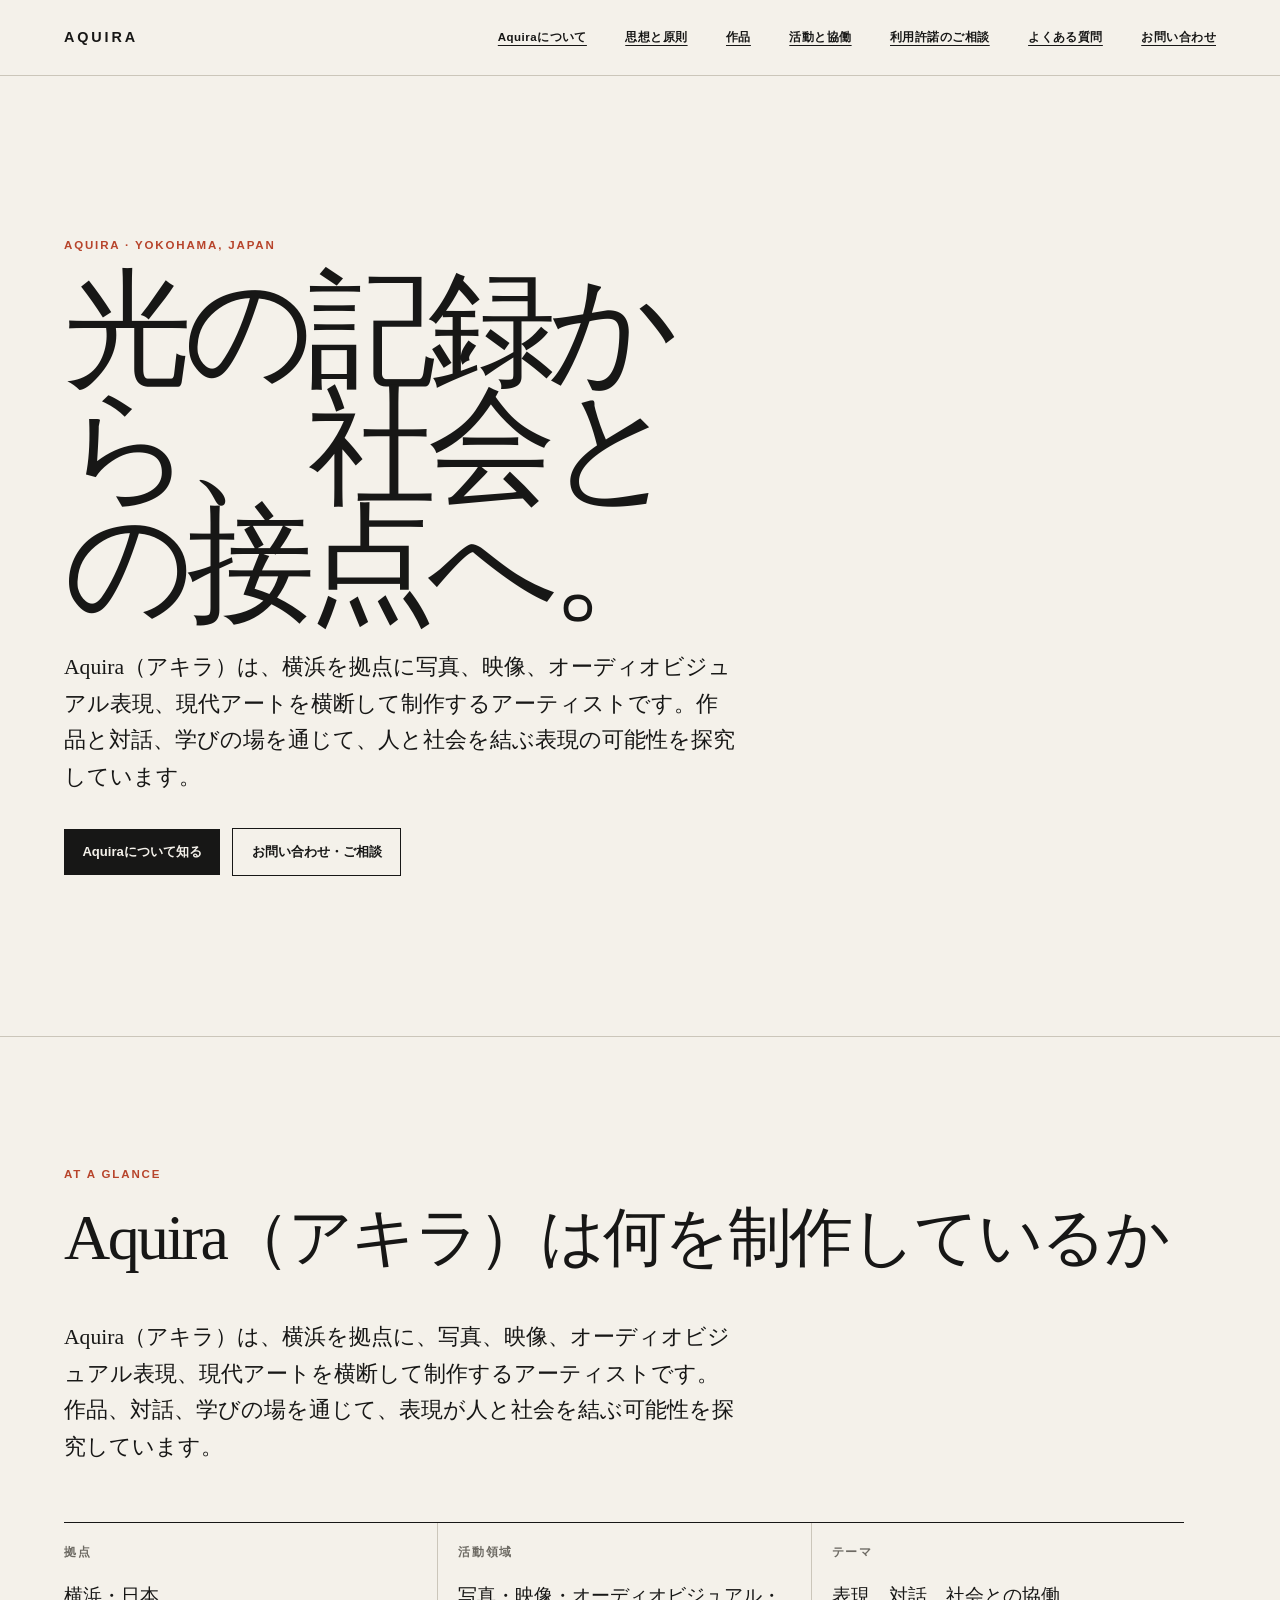
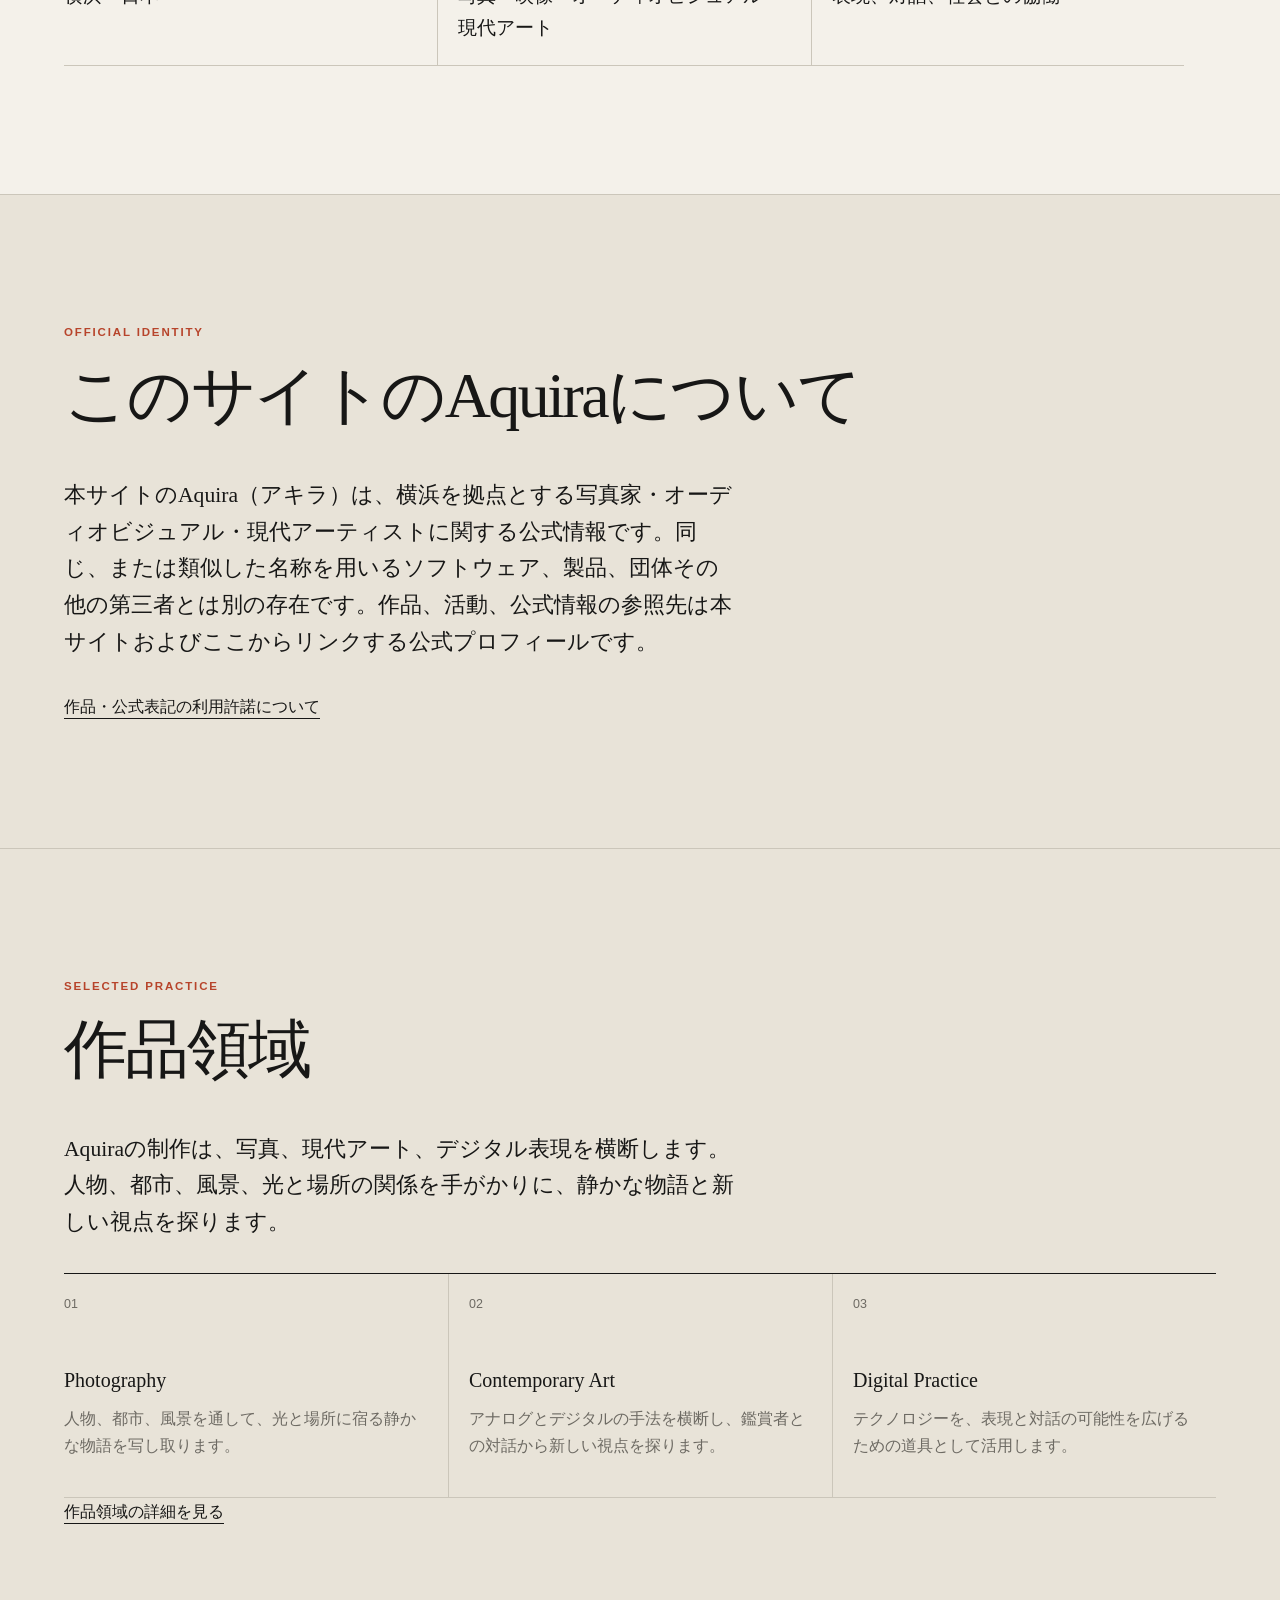
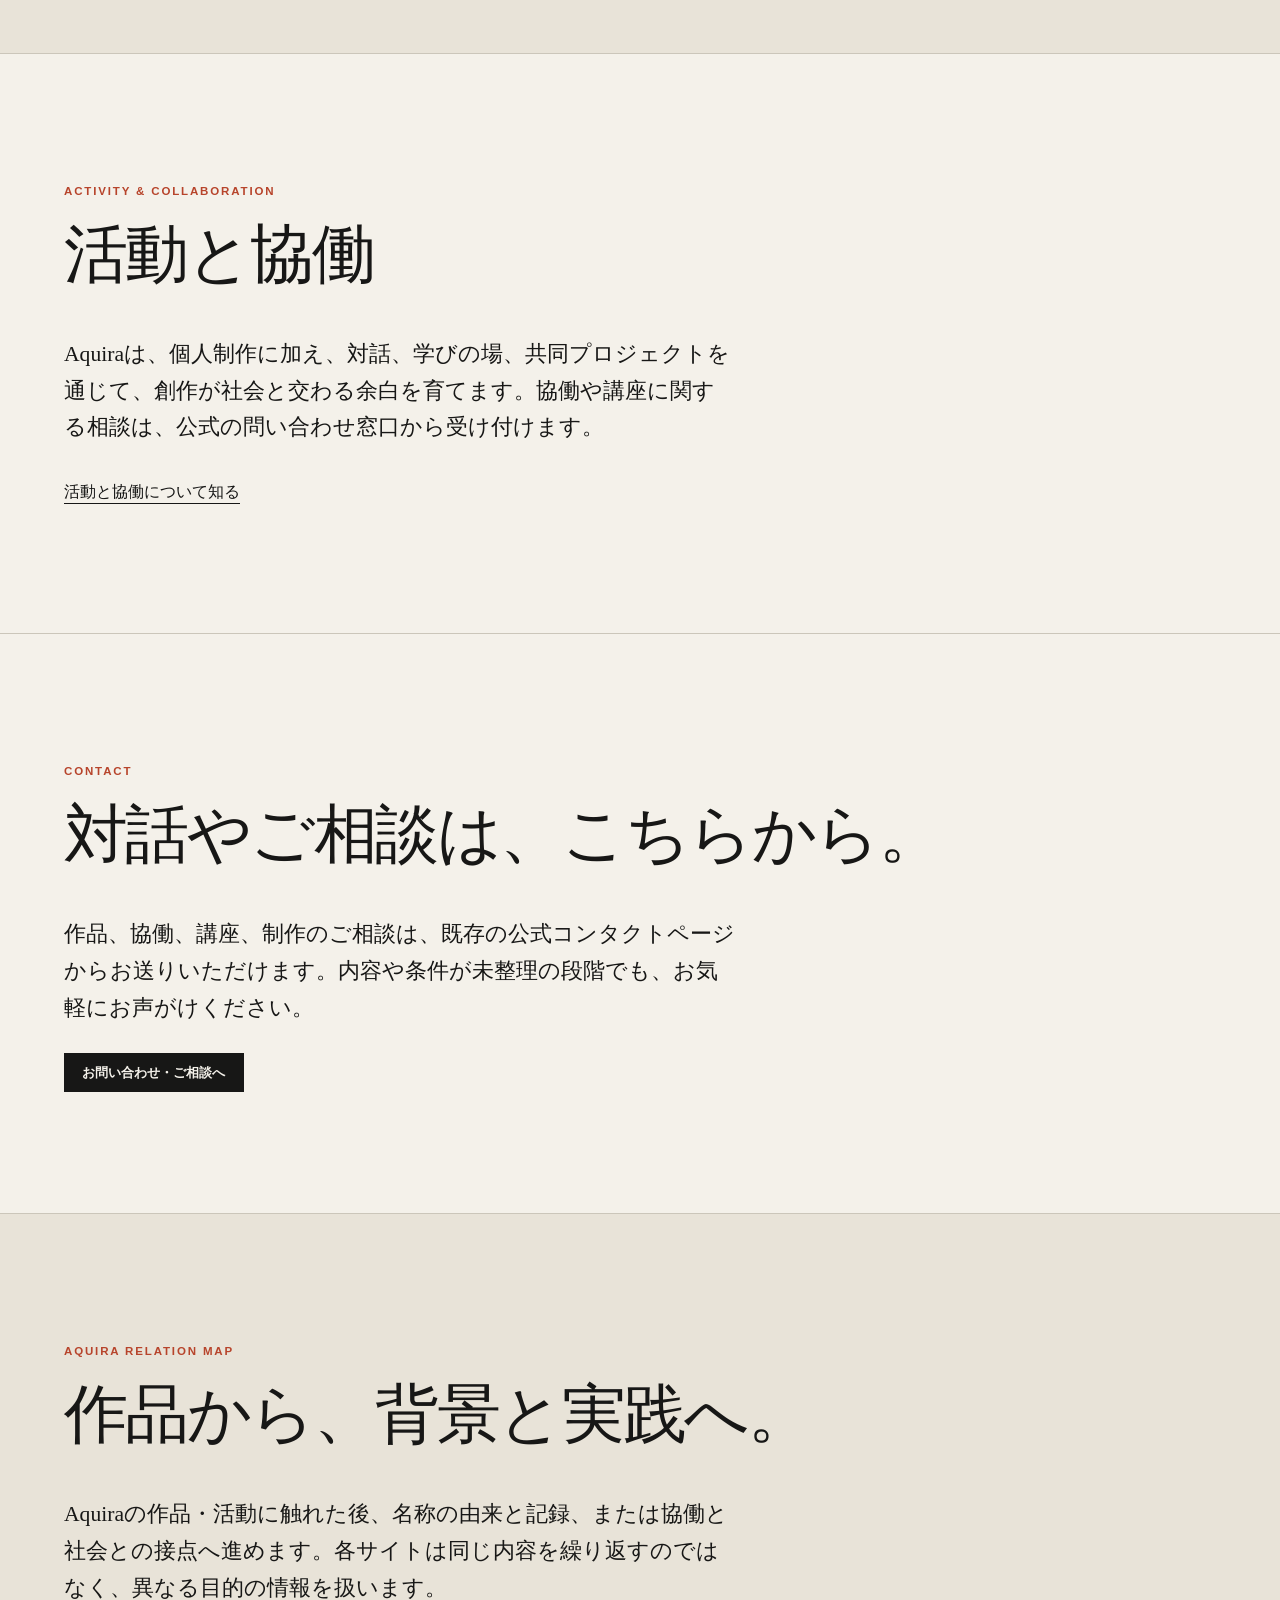
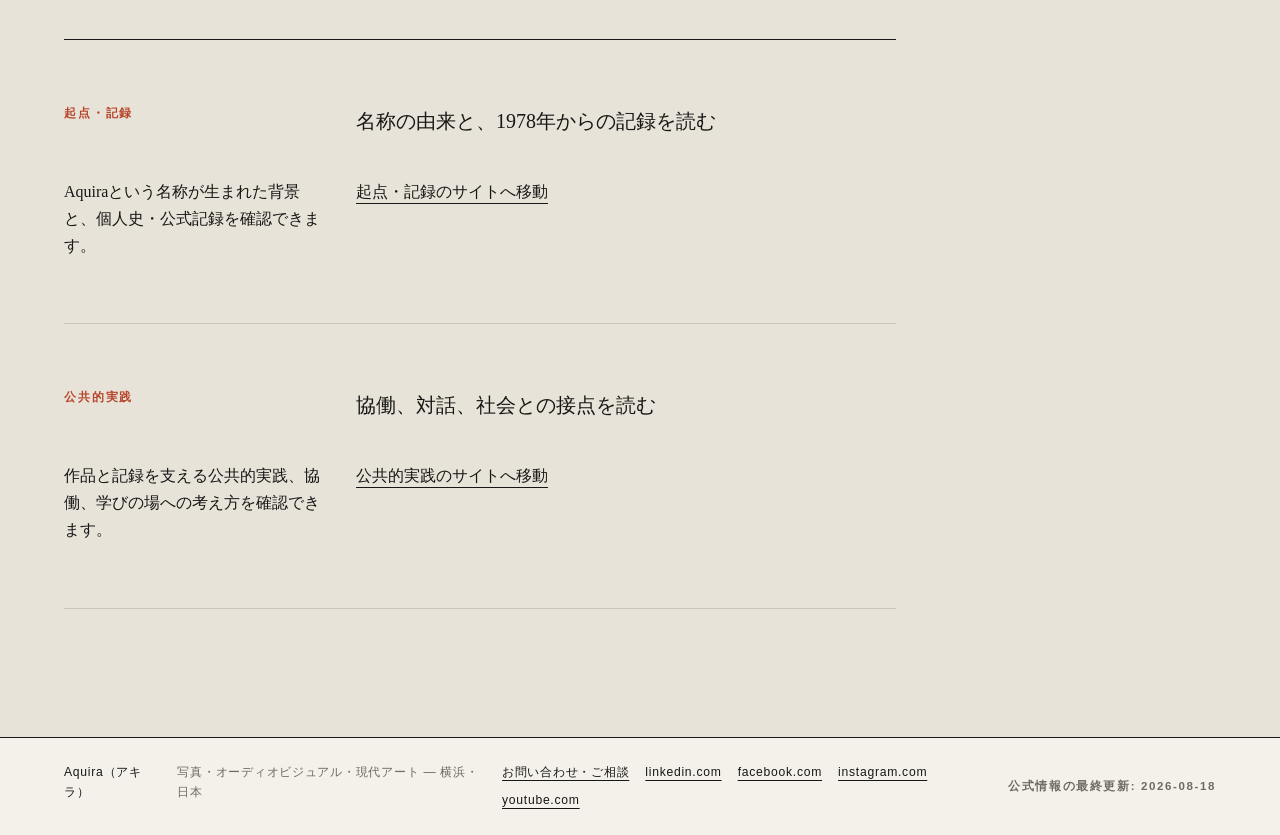
==== commit 0f537ca1: "Add contact entry points to landing page" ====
--- a/index.html
+++ b/index.html
@@ -97,6 +97,7 @@
 <a href="/practice/">活動と協働</a>
 <a href="/licensing/">利用許諾のご相談</a>
 <a href="/faq/">よくある質問</a>
+<a href="https://www.aquira.art/book-online">お問い合わせ</a>
       </nav>
     </header>
     <main id="main-content">
@@ -104,7 +105,10 @@
     <p class="eyebrow">AQUIRA · YOKOHAMA, JAPAN</p>
     <h1 id="hero-title">光の記録から、社会との接点へ。</h1>
     <p class="lead">Aquira（アキラ）は、横浜を拠点に写真、映像、オーディオビジュアル表現、現代アートを横断して制作するアーティストです。作品と対話、学びの場を通じて、人と社会を結ぶ表現の可能性を探究しています。</p>
-    <a class="button button--primary" href="/about/">Aquiraについて知る</a>
+    <div class="hero__actions">
+      <a class="button button--primary" href="/about/">Aquiraについて知る</a>
+      <a class="button button--secondary" href="https://www.aquira.art/book-online">お問い合わせ・ご相談</a>
+    </div>
   </section>
   <section class="section" aria-labelledby="identity-title">
     <div class="section__heading"><p class="eyebrow">AT A GLANCE</p><h2>Aquira（アキラ）は何を制作しているか</h2></div>
@@ -127,6 +131,11 @@
     <p class="statement">Aquiraは、個人制作に加え、対話、学びの場、共同プロジェクトを通じて、創作が社会と交わる余白を育てます。協働や講座に関する相談は、公式の問い合わせ窓口から受け付けます。</p>
     <a class="text-link" href="/practice/">活動と協働について知る</a>
   </section>
+  <section class="section section--contact" aria-labelledby="contact-title">
+    <div class="section__heading"><p class="eyebrow">CONTACT</p><h2>対話やご相談は、こちらから。</h2></div>
+    <p id="contact-title" class="statement">作品、協働、講座、制作のご相談は、既存の公式コンタクトページからお送りいただけます。内容や条件が未整理の段階でも、お気軽にお声がけください。</p>
+    <a class="button button--primary" href="https://www.aquira.art/book-online">お問い合わせ・ご相談へ</a>
+  </section>
   <section class="section section--muted" aria-labelledby="relation-map-title">
     <div class="section__heading"><p class="eyebrow">AQUIRA RELATION MAP</p><h2>作品から、背景と実践へ。</h2></div>
     <p id="relation-map-title" class="statement">Aquiraの作品・活動に触れた後、名称の由来と記録、または協働と社会との接点へ進めます。各サイトは同じ内容を繰り返すのではなく、異なる目的の情報を扱います。</p>
@@ -136,7 +145,7 @@
     <footer class="site-footer">
       <p class="site-footer__title">Aquira（アキラ）</p>
       <p class="site-footer__description">写真・オーディオビジュアル・現代アート — 横浜・日本</p>
-      <ul class="site-footer__links" aria-label="公式プロフィール"><li><a href="https://www.linkedin.com/in/aquirafillmoonmaker/" rel="me noopener">linkedin.com</a></li><li><a href="https://www.facebook.com/cameramanakira/" rel="me noopener">facebook.com</a></li><li><a href="https://www.instagram.com/aquirart" rel="me noopener">instagram.com</a></li><li><a href="https://www.youtube.com/@AQUIRA39" rel="me noopener">youtube.com</a></li></ul>
+      <ul class="site-footer__links" aria-label="公式プロフィールとお問い合わせ"><li><a href="https://www.aquira.art/book-online">お問い合わせ・ご相談</a></li><li><a href="https://www.linkedin.com/in/aquirafillmoonmaker/" rel="me noopener">linkedin.com</a></li><li><a href="https://www.facebook.com/cameramanakira/" rel="me noopener">facebook.com</a></li><li><a href="https://www.instagram.com/aquirart" rel="me noopener">instagram.com</a></li><li><a href="https://www.youtube.com/@AQUIRA39" rel="me noopener">youtube.com</a></li></ul>
       <p class="site-footer__meta">公式情報の最終更新: <time datetime="2026-08-18">2026-08-18</time></p>
     </footer>
   </body>
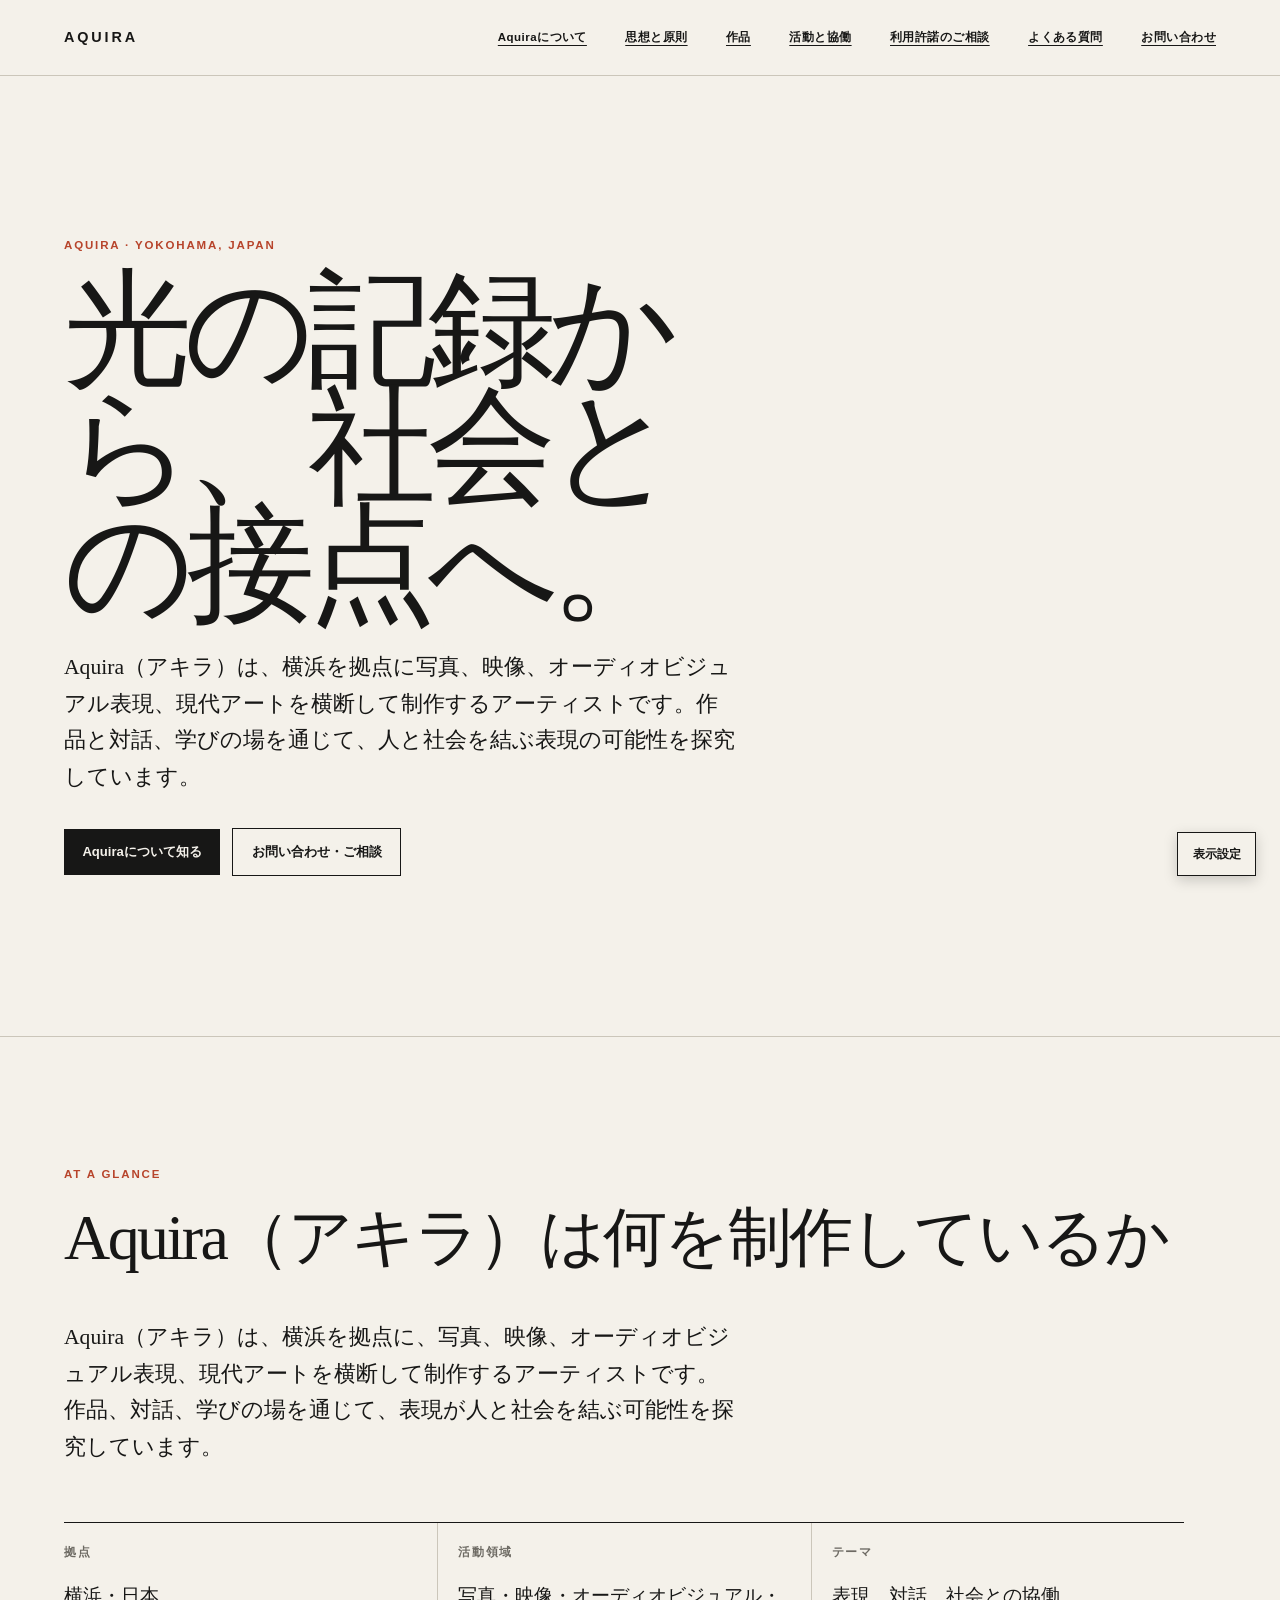
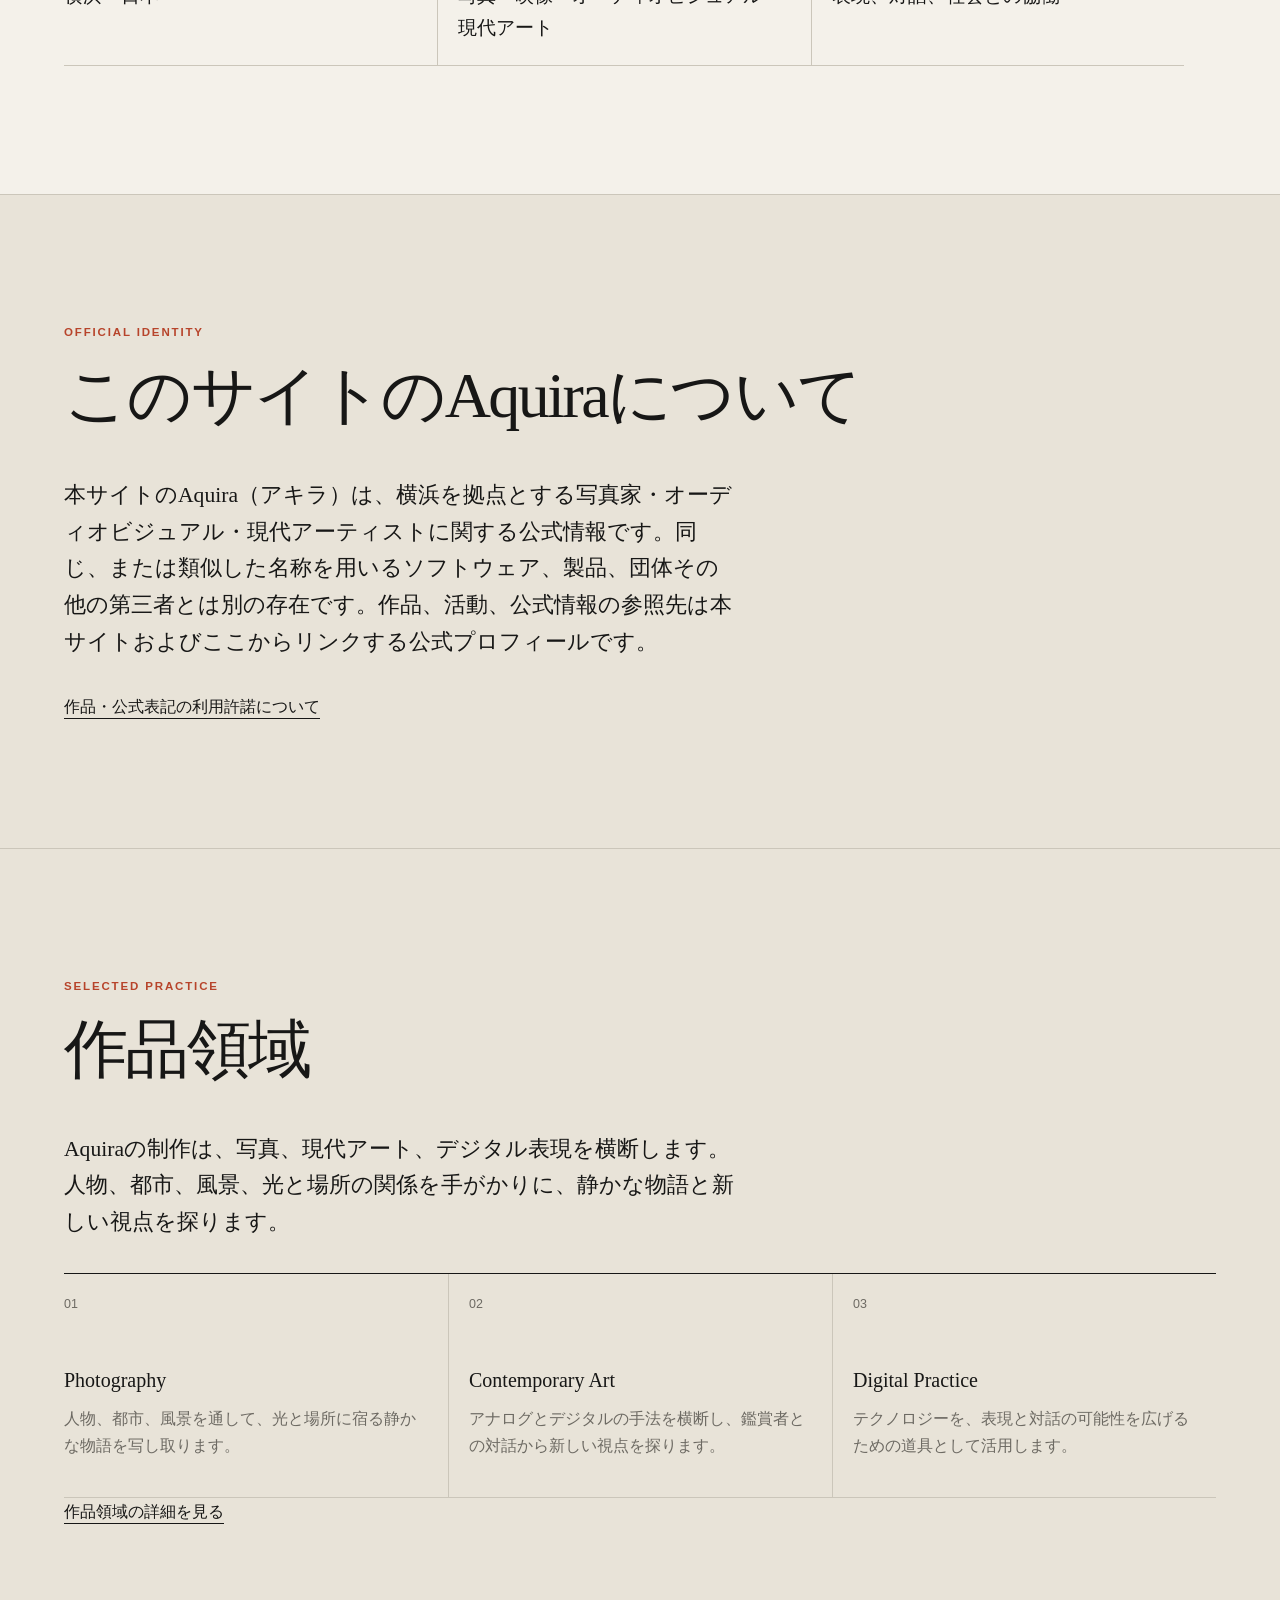
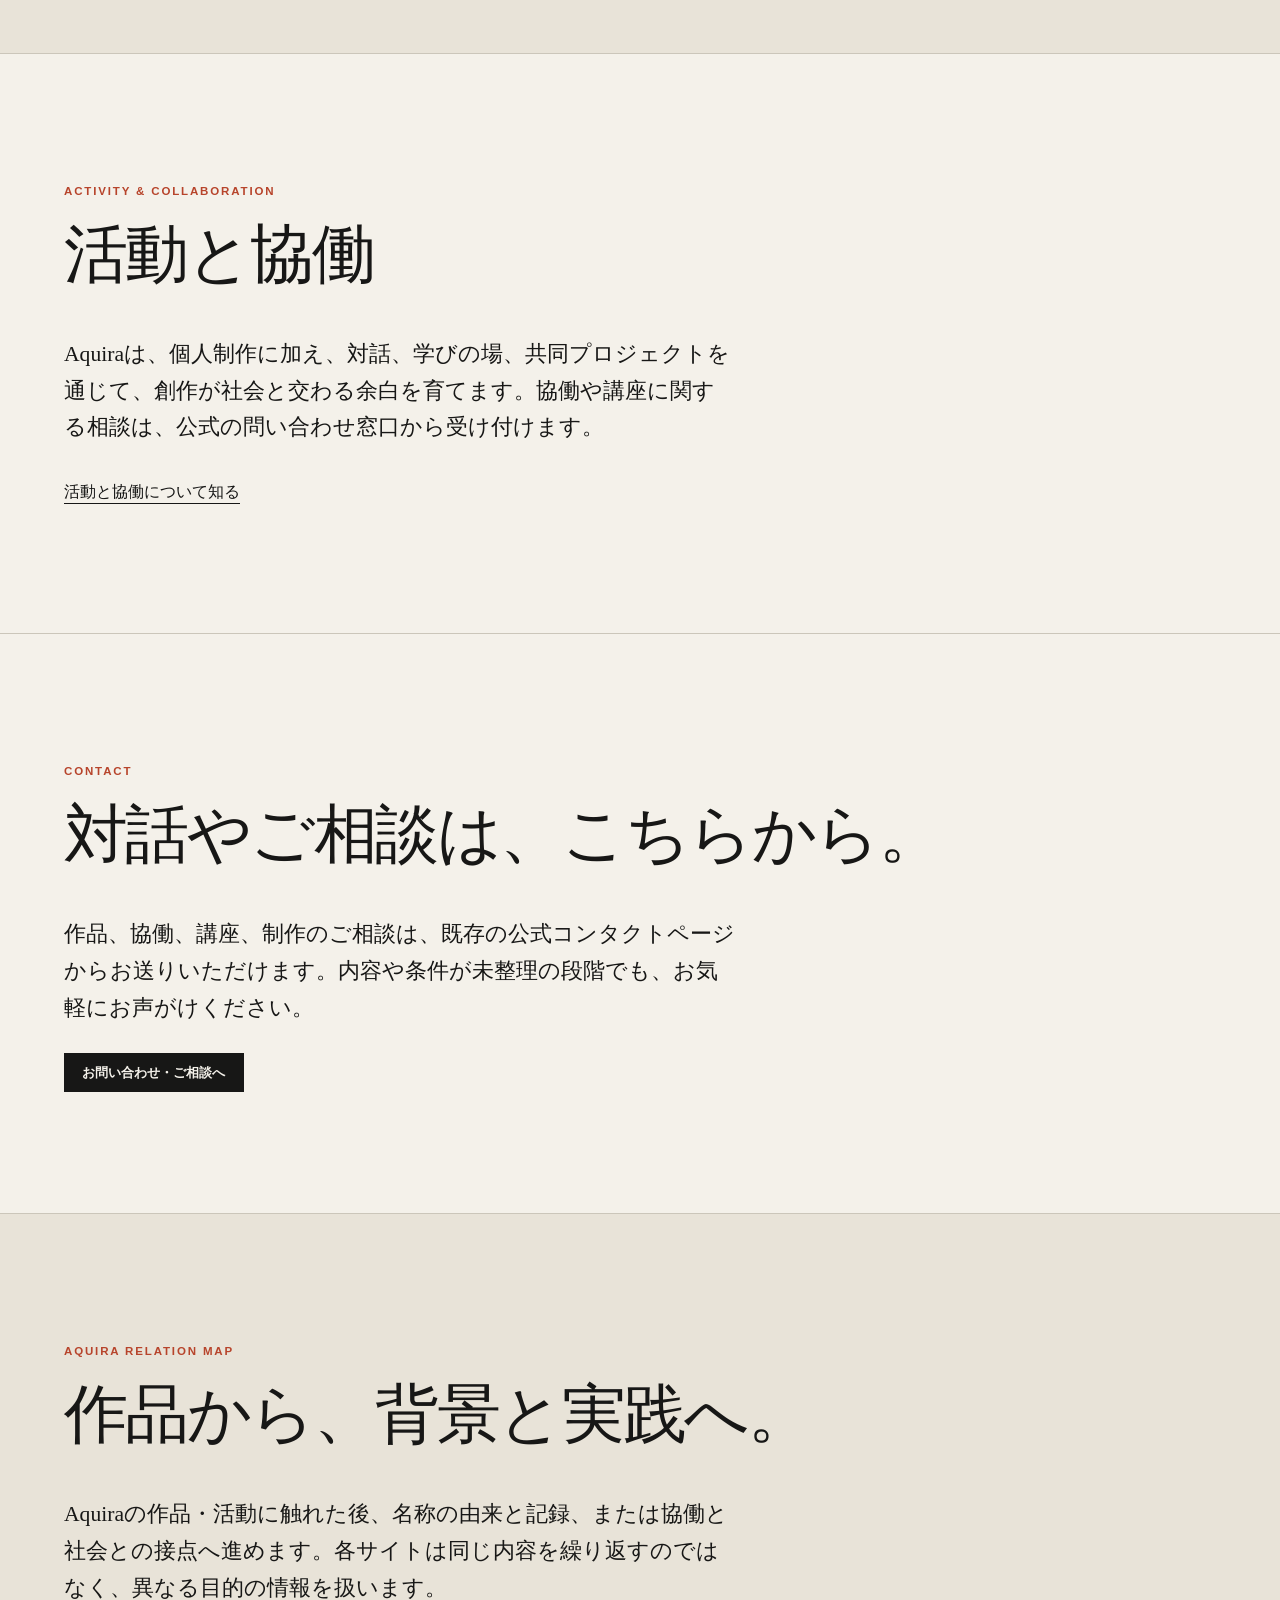
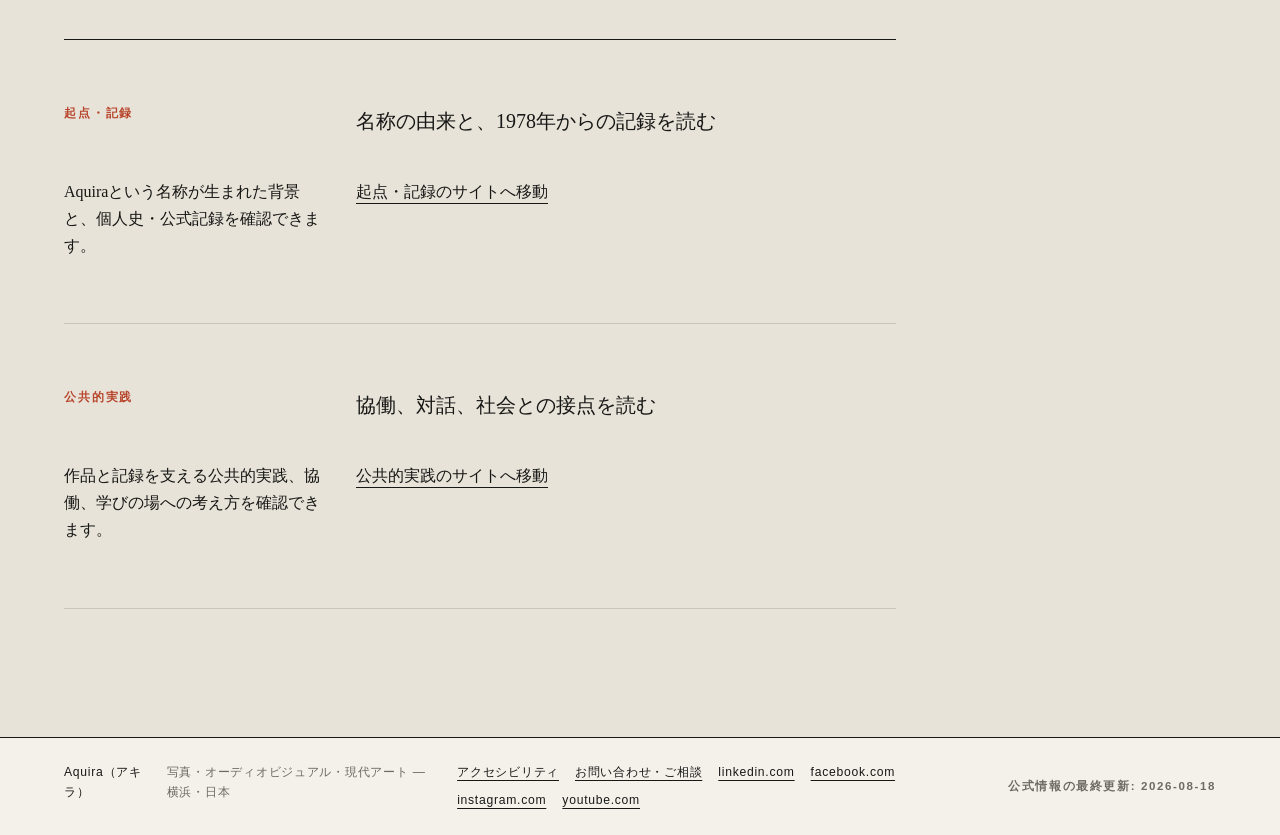
==== commit 8385d6ac: "Add site accessibility controls" ====
--- a/index.html
+++ b/index.html
@@ -16,6 +16,7 @@
       <link rel="alternate" href="https://www.aquira.art/en/" hreflang="en" />
       <link rel="alternate" href="https://www.aquira.art/" hreflang="x-default" />
       <link rel="stylesheet" href="/styles.css" />
+      <script src="/accessibility.js" defer></script>
       <meta property="og:locale" content="ja_JP" />
       <meta property="og:type" content="website" />
       <meta property="og:site_name" content="Aquira（アキラ）" />
@@ -111,42 +112,53 @@
     </div>
   </section>
   <section class="section" aria-labelledby="identity-title">
-    <div class="section__heading"><p class="eyebrow">AT A GLANCE</p><h2>Aquira（アキラ）は何を制作しているか</h2></div>
+    <div class="section__heading"><p class="eyebrow">AT A GLANCE</p><h2 id="identity-title">Aquira（アキラ）は何を制作しているか</h2></div>
     <p class="statement">Aquira（アキラ）は、横浜を拠点に、写真、映像、オーディオビジュアル表現、現代アートを横断して制作するアーティストです。作品、対話、学びの場を通じて、表現が人と社会を結ぶ可能性を探究しています。</p>
     <dl class="identity-facts"><div><dt>拠点</dt><dd>横浜・日本</dd></div><div><dt>活動領域</dt><dd>写真・映像・オーディオビジュアル・現代アート</dd></div><div><dt>テーマ</dt><dd>表現、対話、社会との協働</dd></div></dl>
   </section>
   <section class="section section--muted" aria-labelledby="name-clarification-title">
-    <div class="section__heading"><p class="eyebrow">OFFICIAL IDENTITY</p><h2>このサイトのAquiraについて</h2></div>
-    <p id="name-clarification-title" class="statement">本サイトのAquira（アキラ）は、横浜を拠点とする写真家・オーディオビジュアル・現代アーティストに関する公式情報です。同じ、または類似した名称を用いるソフトウェア、製品、団体その他の第三者とは別の存在です。作品、活動、公式情報の参照先は本サイトおよびここからリンクする公式プロフィールです。</p>
+    <div class="section__heading"><p class="eyebrow">OFFICIAL IDENTITY</p><h2 id="name-clarification-title">このサイトのAquiraについて</h2></div>
+    <p class="statement">本サイトのAquira（アキラ）は、横浜を拠点とする写真家・オーディオビジュアル・現代アーティストに関する公式情報です。同じ、または類似した名称を用いるソフトウェア、製品、団体その他の第三者とは別の存在です。作品、活動、公式情報の参照先は本サイトおよびここからリンクする公式プロフィールです。</p>
     <a class="text-link" href="/licensing/">作品・公式表記の利用許諾について</a>
   </section>
   <section class="section section--muted" aria-labelledby="works-title">
-    <div class="section__heading"><p class="eyebrow">SELECTED PRACTICE</p><h2>作品領域</h2></div>
+    <div class="section__heading"><p class="eyebrow">SELECTED PRACTICE</p><h2 id="works-title">作品領域</h2></div>
     <p class="statement">Aquiraの制作は、写真、現代アート、デジタル表現を横断します。人物、都市、風景、光と場所の関係を手がかりに、静かな物語と新しい視点を探ります。</p>
     <div class="work-list"><article class="work-card"><p class="work-card__number">01</p><h3>Photography</h3><p class="work-card__description">人物、都市、風景を通して、光と場所に宿る静かな物語を写し取ります。</p></article><article class="work-card"><p class="work-card__number">02</p><h3>Contemporary Art</h3><p class="work-card__description">アナログとデジタルの手法を横断し、鑑賞者との対話から新しい視点を探ります。</p></article><article class="work-card"><p class="work-card__number">03</p><h3>Digital Practice</h3><p class="work-card__description">テクノロジーを、表現と対話の可能性を広げるための道具として活用します。</p></article></div>
     <a class="text-link" href="/works/">作品領域の詳細を見る</a>
   </section>
   <section class="section" aria-labelledby="practice-title">
-    <div class="section__heading"><p class="eyebrow">ACTIVITY &amp; COLLABORATION</p><h2>活動と協働</h2></div>
+    <div class="section__heading"><p class="eyebrow">ACTIVITY &amp; COLLABORATION</p><h2 id="practice-title">活動と協働</h2></div>
     <p class="statement">Aquiraは、個人制作に加え、対話、学びの場、共同プロジェクトを通じて、創作が社会と交わる余白を育てます。協働や講座に関する相談は、公式の問い合わせ窓口から受け付けます。</p>
     <a class="text-link" href="/practice/">活動と協働について知る</a>
   </section>
   <section class="section section--contact" aria-labelledby="contact-title">
-    <div class="section__heading"><p class="eyebrow">CONTACT</p><h2>対話やご相談は、こちらから。</h2></div>
-    <p id="contact-title" class="statement">作品、協働、講座、制作のご相談は、既存の公式コンタクトページからお送りいただけます。内容や条件が未整理の段階でも、お気軽にお声がけください。</p>
+    <div class="section__heading"><p class="eyebrow">CONTACT</p><h2 id="contact-title">対話やご相談は、こちらから。</h2></div>
+    <p class="statement">作品、協働、講座、制作のご相談は、既存の公式コンタクトページからお送りいただけます。内容や条件が未整理の段階でも、お気軽にお声がけください。</p>
     <a class="button button--primary" href="https://www.aquira.art/book-online">お問い合わせ・ご相談へ</a>
   </section>
   <section class="section section--muted" aria-labelledby="relation-map-title">
-    <div class="section__heading"><p class="eyebrow">AQUIRA RELATION MAP</p><h2>作品から、背景と実践へ。</h2></div>
-    <p id="relation-map-title" class="statement">Aquiraの作品・活動に触れた後、名称の由来と記録、または協働と社会との接点へ進めます。各サイトは同じ内容を繰り返すのではなく、異なる目的の情報を扱います。</p>
+    <div class="section__heading"><p class="eyebrow">AQUIRA RELATION MAP</p><h2 id="relation-map-title">作品から、背景と実践へ。</h2></div>
+    <p class="statement">Aquiraの作品・活動に触れた後、名称の由来と記録、または協働と社会との接点へ進めます。各サイトは同じ内容を繰り返すのではなく、異なる目的の情報を扱います。</p>
     <div class="prose-list"><article><p class="eyebrow">起点・記録</p><h3>名称の由来と、1978年からの記録を読む</h3><p>Aquiraという名称が生まれた背景と、個人史・公式記録を確認できます。</p><a class="text-link" href="https://www.aquira1978.com/?utm_source=aquira_art&amp;utm_medium=referral&amp;utm_campaign=ecosystem" target="_blank" rel="noopener noreferrer">起点・記録のサイトへ移動</a></article><article><p class="eyebrow">公共的実践</p><h3>協働、対話、社会との接点を読む</h3><p>作品と記録を支える公共的実践、協働、学びの場への考え方を確認できます。</p><a class="text-link" href="https://aquira.org/?utm_source=aquira_art&amp;utm_medium=referral&amp;utm_campaign=ecosystem" target="_blank" rel="noopener noreferrer">公共的実践のサイトへ移動</a></article></div>
   </section></main>
 
     <footer class="site-footer">
       <p class="site-footer__title">Aquira（アキラ）</p>
       <p class="site-footer__description">写真・オーディオビジュアル・現代アート — 横浜・日本</p>
-      <ul class="site-footer__links" aria-label="公式プロフィールとお問い合わせ"><li><a href="https://www.aquira.art/book-online">お問い合わせ・ご相談</a></li><li><a href="https://www.linkedin.com/in/aquirafillmoonmaker/" rel="me noopener">linkedin.com</a></li><li><a href="https://www.facebook.com/cameramanakira/" rel="me noopener">facebook.com</a></li><li><a href="https://www.instagram.com/aquirart" rel="me noopener">instagram.com</a></li><li><a href="https://www.youtube.com/@AQUIRA39" rel="me noopener">youtube.com</a></li></ul>
+      <ul class="site-footer__links" aria-label="公式プロフィールとお問い合わせ"><li><a href="/accessibility/">アクセシビリティ</a></li><li><a href="https://www.aquira.art/book-online">お問い合わせ・ご相談</a></li><li><a href="https://www.linkedin.com/in/aquirafillmoonmaker/" rel="me noopener">linkedin.com</a></li><li><a href="https://www.facebook.com/cameramanakira/" rel="me noopener">facebook.com</a></li><li><a href="https://www.instagram.com/aquirart" rel="me noopener">instagram.com</a></li><li><a href="https://www.youtube.com/@AQUIRA39" rel="me noopener">youtube.com</a></li></ul>
       <p class="site-footer__meta">公式情報の最終更新: <time datetime="2026-08-18">2026-08-18</time></p>
     </footer>
+
+    <div class="a11y-tools">
+      <button class="a11y-tools__trigger" type="button" data-a11y-trigger aria-expanded="false" aria-controls="a11y-panel">表示設定</button>
+      <section class="a11y-tools__panel" id="a11y-panel" data-a11y-panel role="dialog" aria-modal="false" aria-labelledby="a11y-panel-title" hidden>
+        <div class="a11y-tools__panel-header"><h2 id="a11y-panel-title">表示設定</h2><button class="a11y-tools__close" type="button" data-a11y-close aria-label="閉じる">×</button></div>
+        <p>お使いの端末に合わせて、読みやすさや動きの量を調整できます。</p>
+        <div class="a11y-tools__actions"><button type="button" data-a11y-action="font-decrease">A− 文字を小さく</button><button type="button" data-a11y-action="font-increase">A＋ 文字を大きく</button><button type="button" data-a11y-action="contrast" aria-pressed="false">高コントラスト</button><button type="button" data-a11y-action="underline" aria-pressed="false">リンクに下線</button><button type="button" data-a11y-action="motion" aria-pressed="false">動きを抑える</button><button type="button" data-a11y-action="reset">初期状態に戻す</button></div>
+        <a class="text-link" href="/accessibility/">アクセシビリティに関する情報</a>
+      </section>
+      <p class="visually-hidden" data-a11y-status aria-live="polite" aria-atomic="true"></p>
+    </div>
   </body>
 </html>
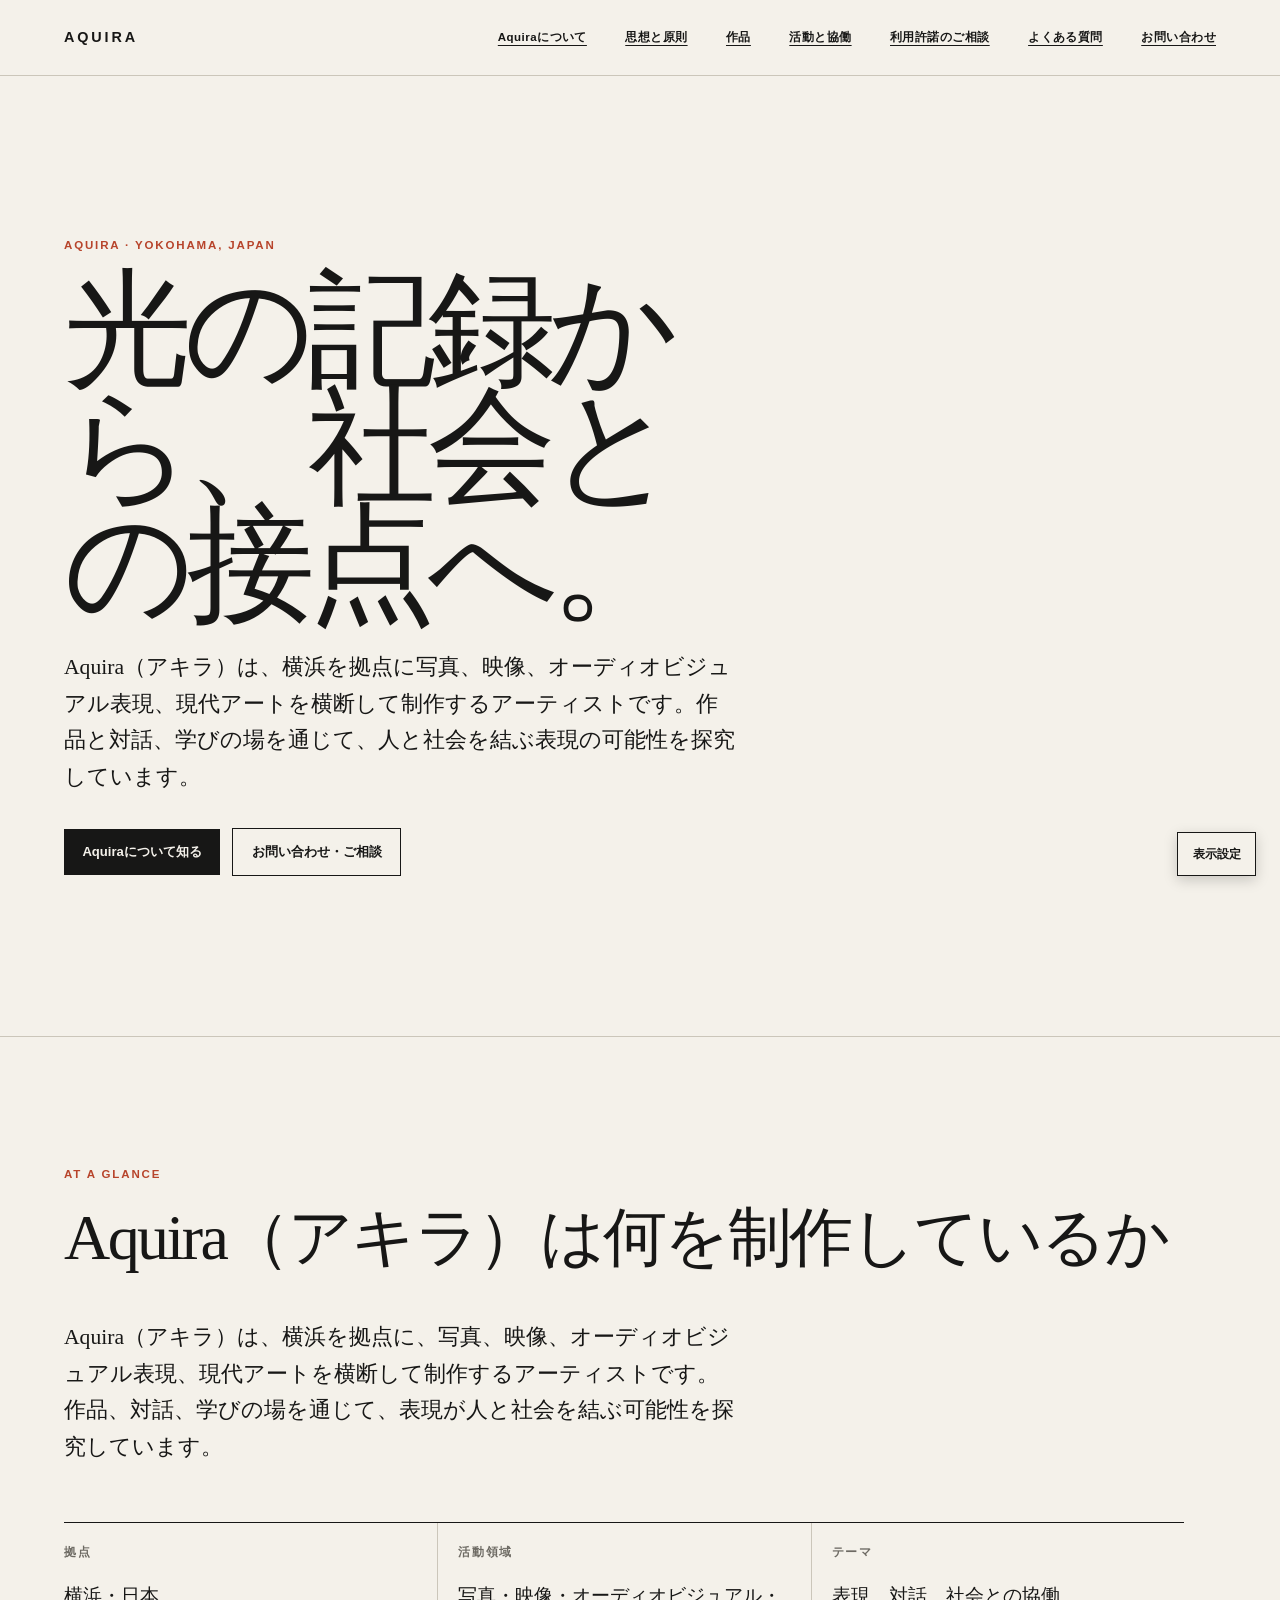
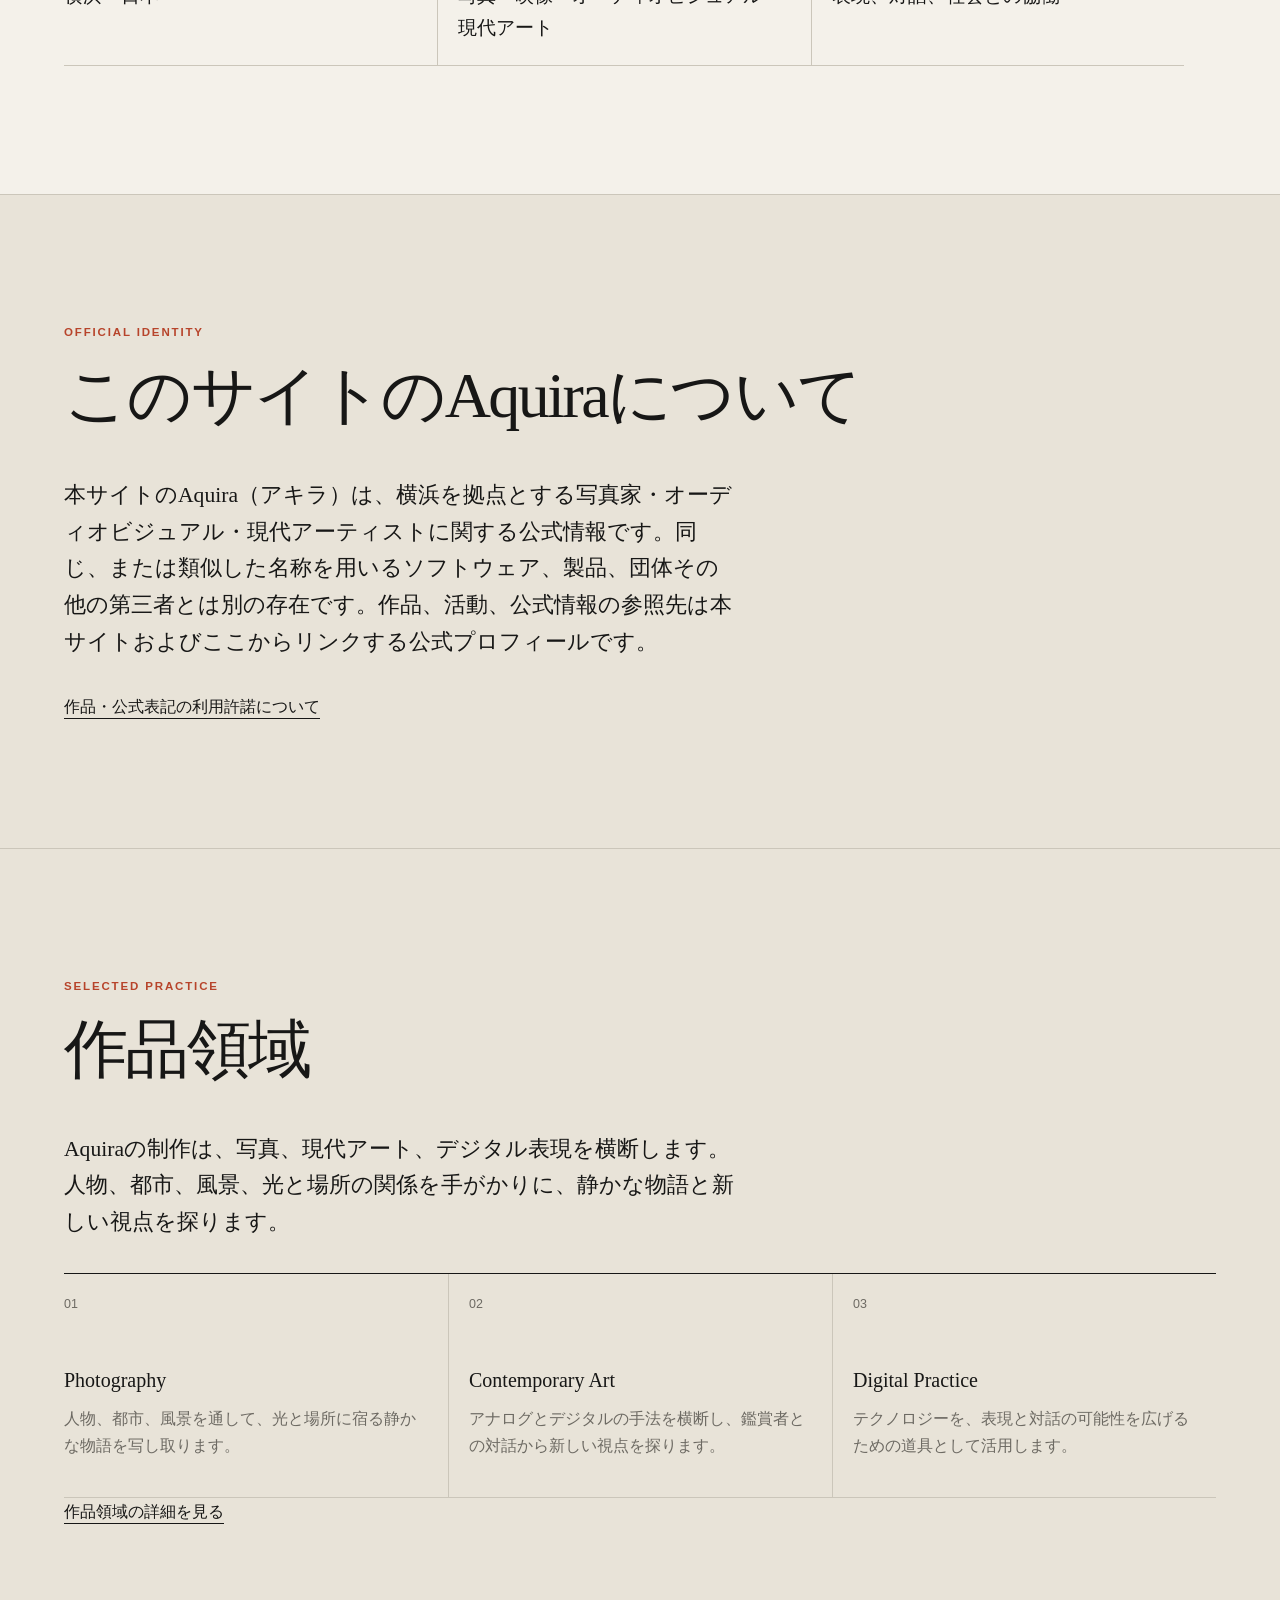
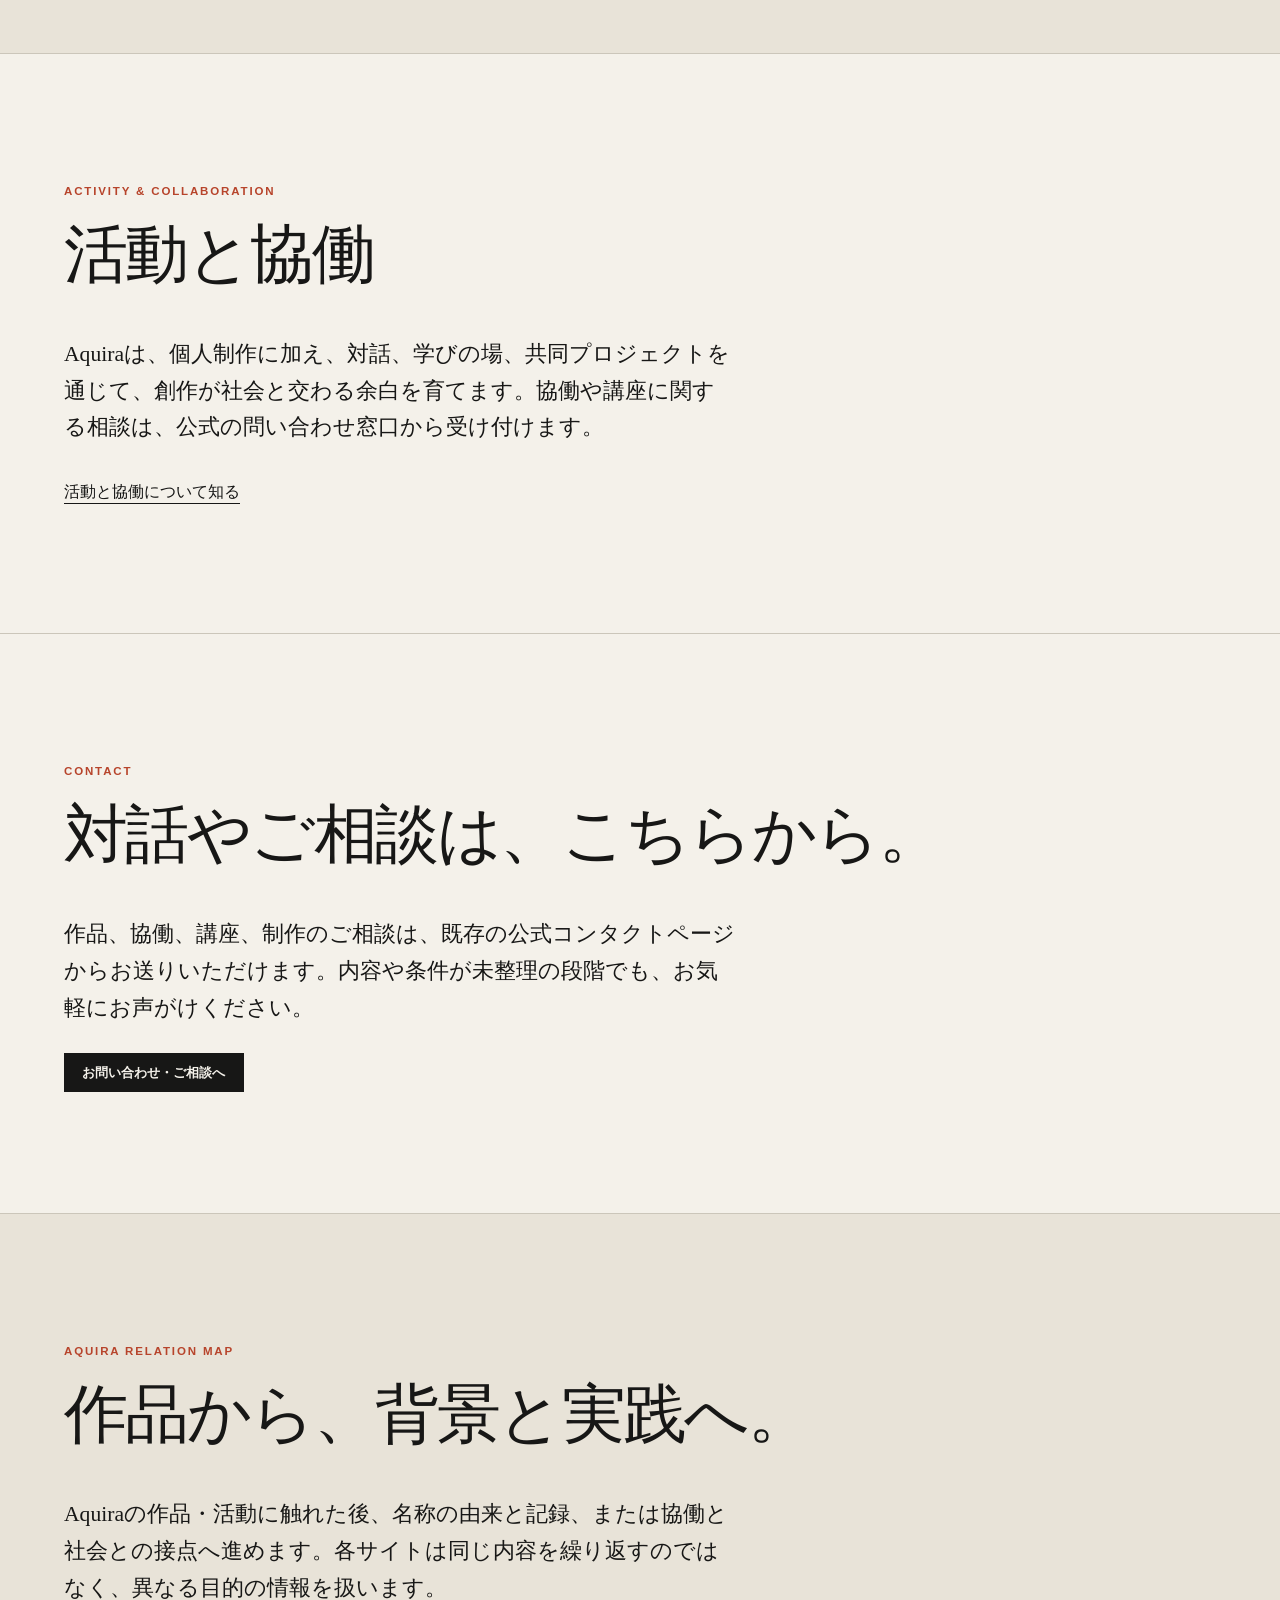
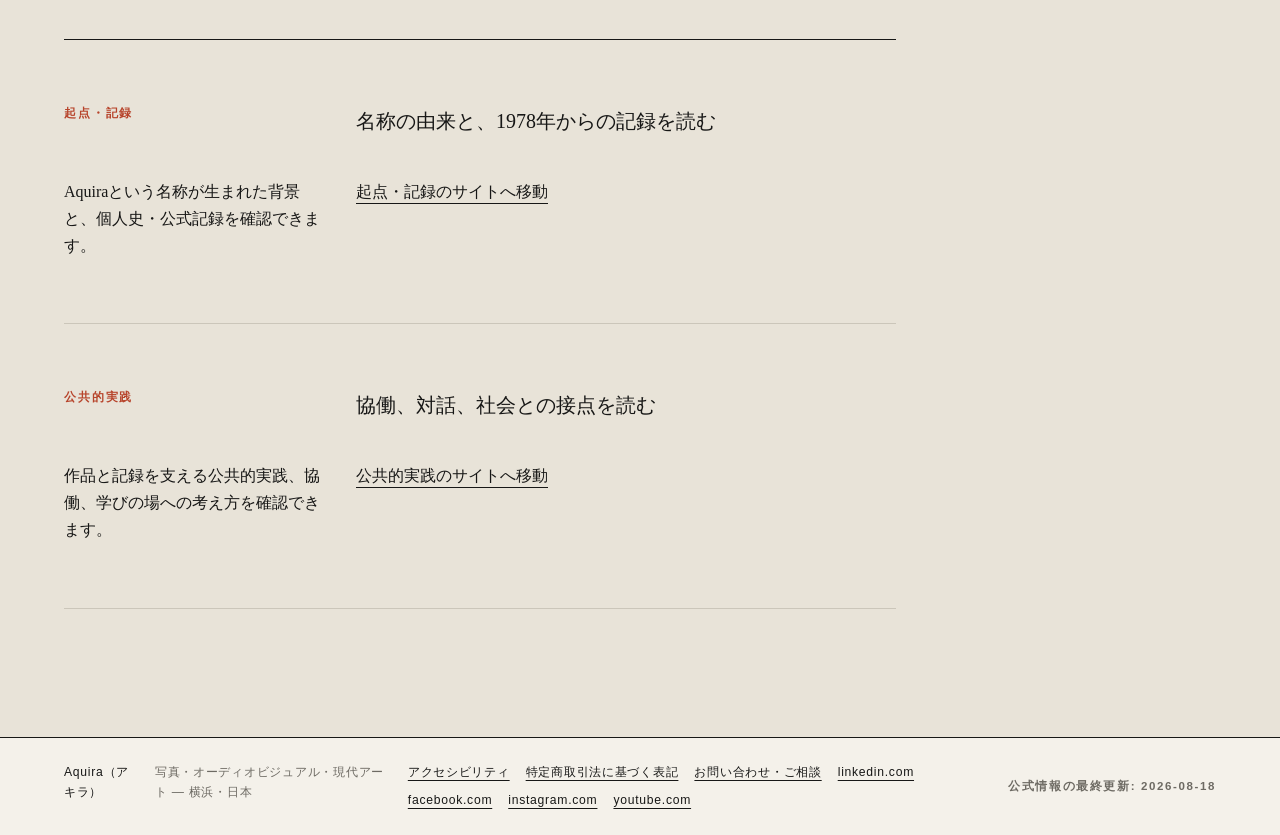
==== commit 7f74f678: "feat: add Specified Commercial Transactions Act notice" ====
--- a/index.html
+++ b/index.html
@@ -146,7 +146,7 @@
     <footer class="site-footer">
       <p class="site-footer__title">Aquira（アキラ）</p>
       <p class="site-footer__description">写真・オーディオビジュアル・現代アート — 横浜・日本</p>
-      <ul class="site-footer__links" aria-label="公式プロフィールとお問い合わせ"><li><a href="/accessibility/">アクセシビリティ</a></li><li><a href="https://www.aquira.art/book-online">お問い合わせ・ご相談</a></li><li><a href="https://www.linkedin.com/in/aquirafillmoonmaker/" rel="me noopener">linkedin.com</a></li><li><a href="https://www.facebook.com/cameramanakira/" rel="me noopener">facebook.com</a></li><li><a href="https://www.instagram.com/aquirart" rel="me noopener">instagram.com</a></li><li><a href="https://www.youtube.com/@AQUIRA39" rel="me noopener">youtube.com</a></li></ul>
+      <ul class="site-footer__links" aria-label="公式プロフィール・法定情報・お問い合わせ"><li><a href="/accessibility/">アクセシビリティ</a></li><li><a href="/tokushoho/">特定商取引法に基づく表記</a></li><li><a href="https://www.aquira.art/book-online">お問い合わせ・ご相談</a></li><li><a href="https://www.linkedin.com/in/aquirafillmoonmaker/" rel="me noopener">linkedin.com</a></li><li><a href="https://www.facebook.com/cameramanakira/" rel="me noopener">facebook.com</a></li><li><a href="https://www.instagram.com/aquirart" rel="me noopener">instagram.com</a></li><li><a href="https://www.youtube.com/@AQUIRA39" rel="me noopener">youtube.com</a></li></ul>
       <p class="site-footer__meta">公式情報の最終更新: <time datetime="2026-08-18">2026-08-18</time></p>
     </footer>
 
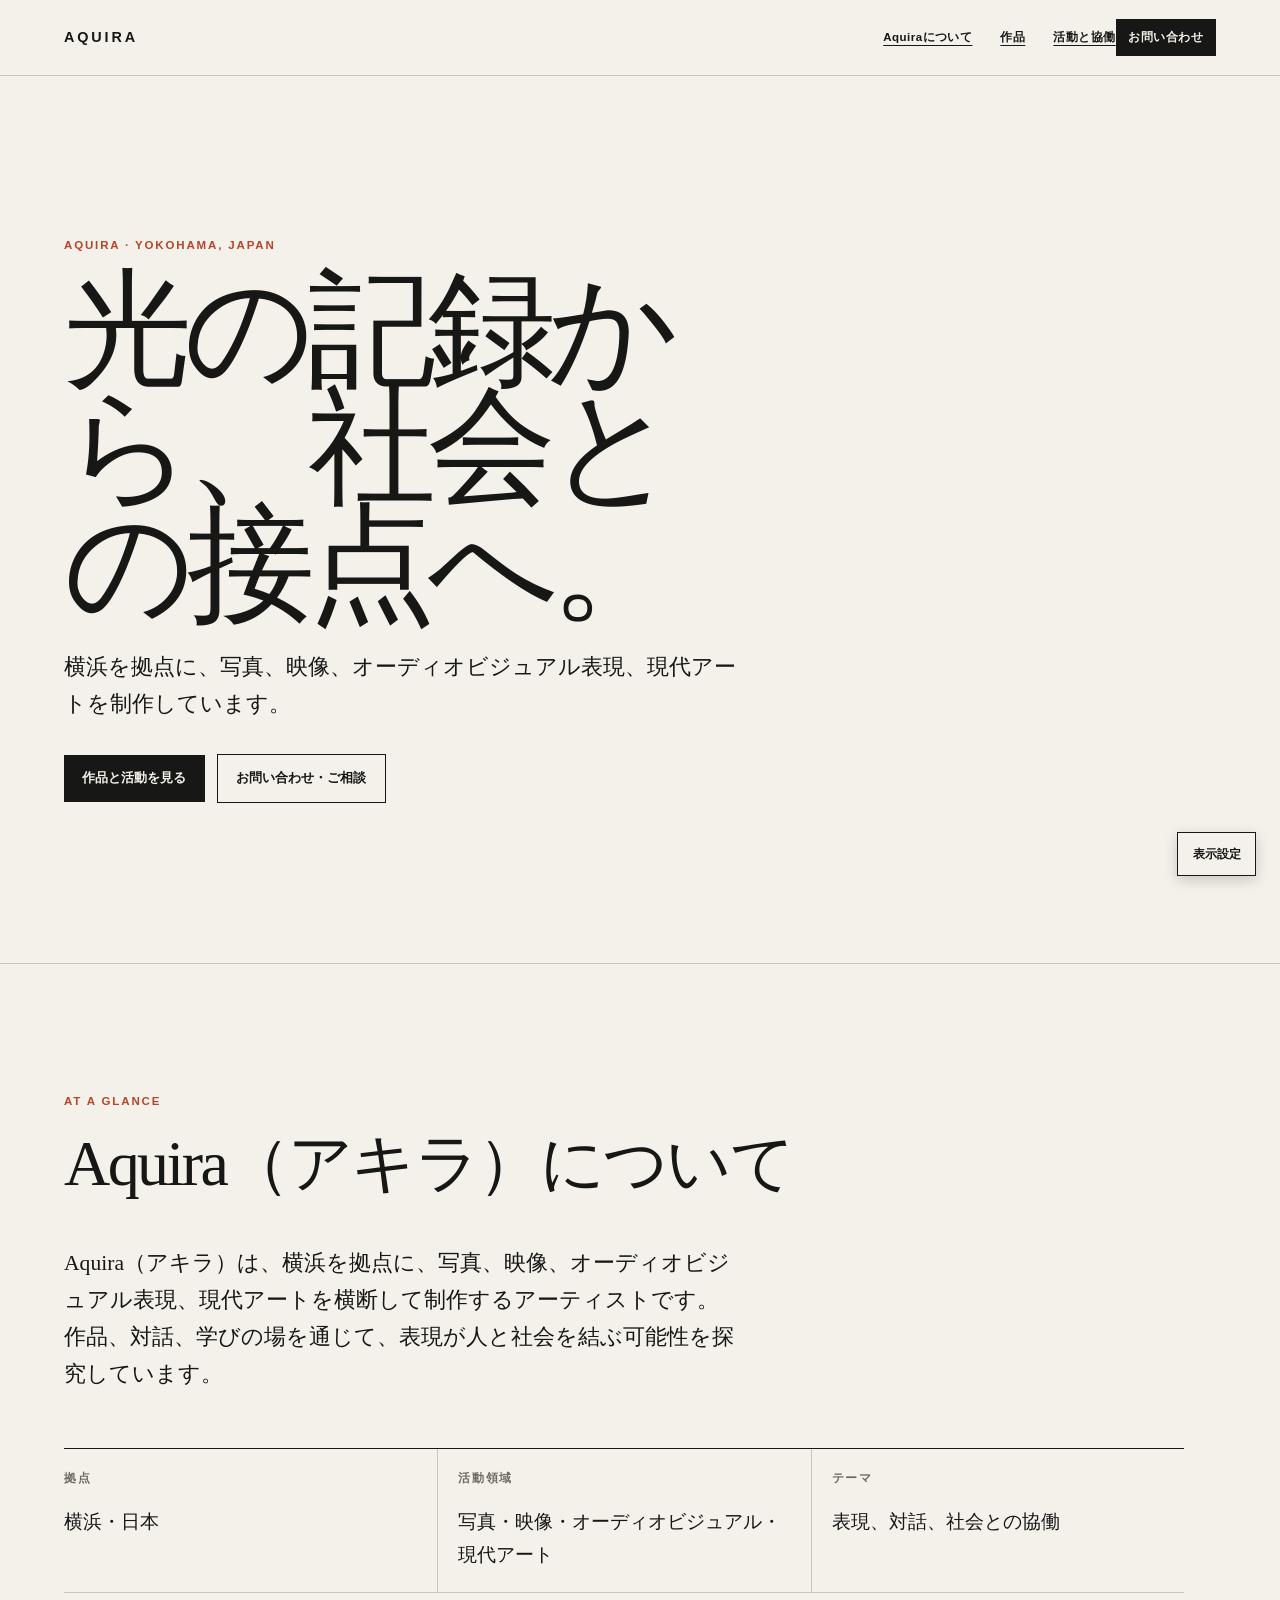
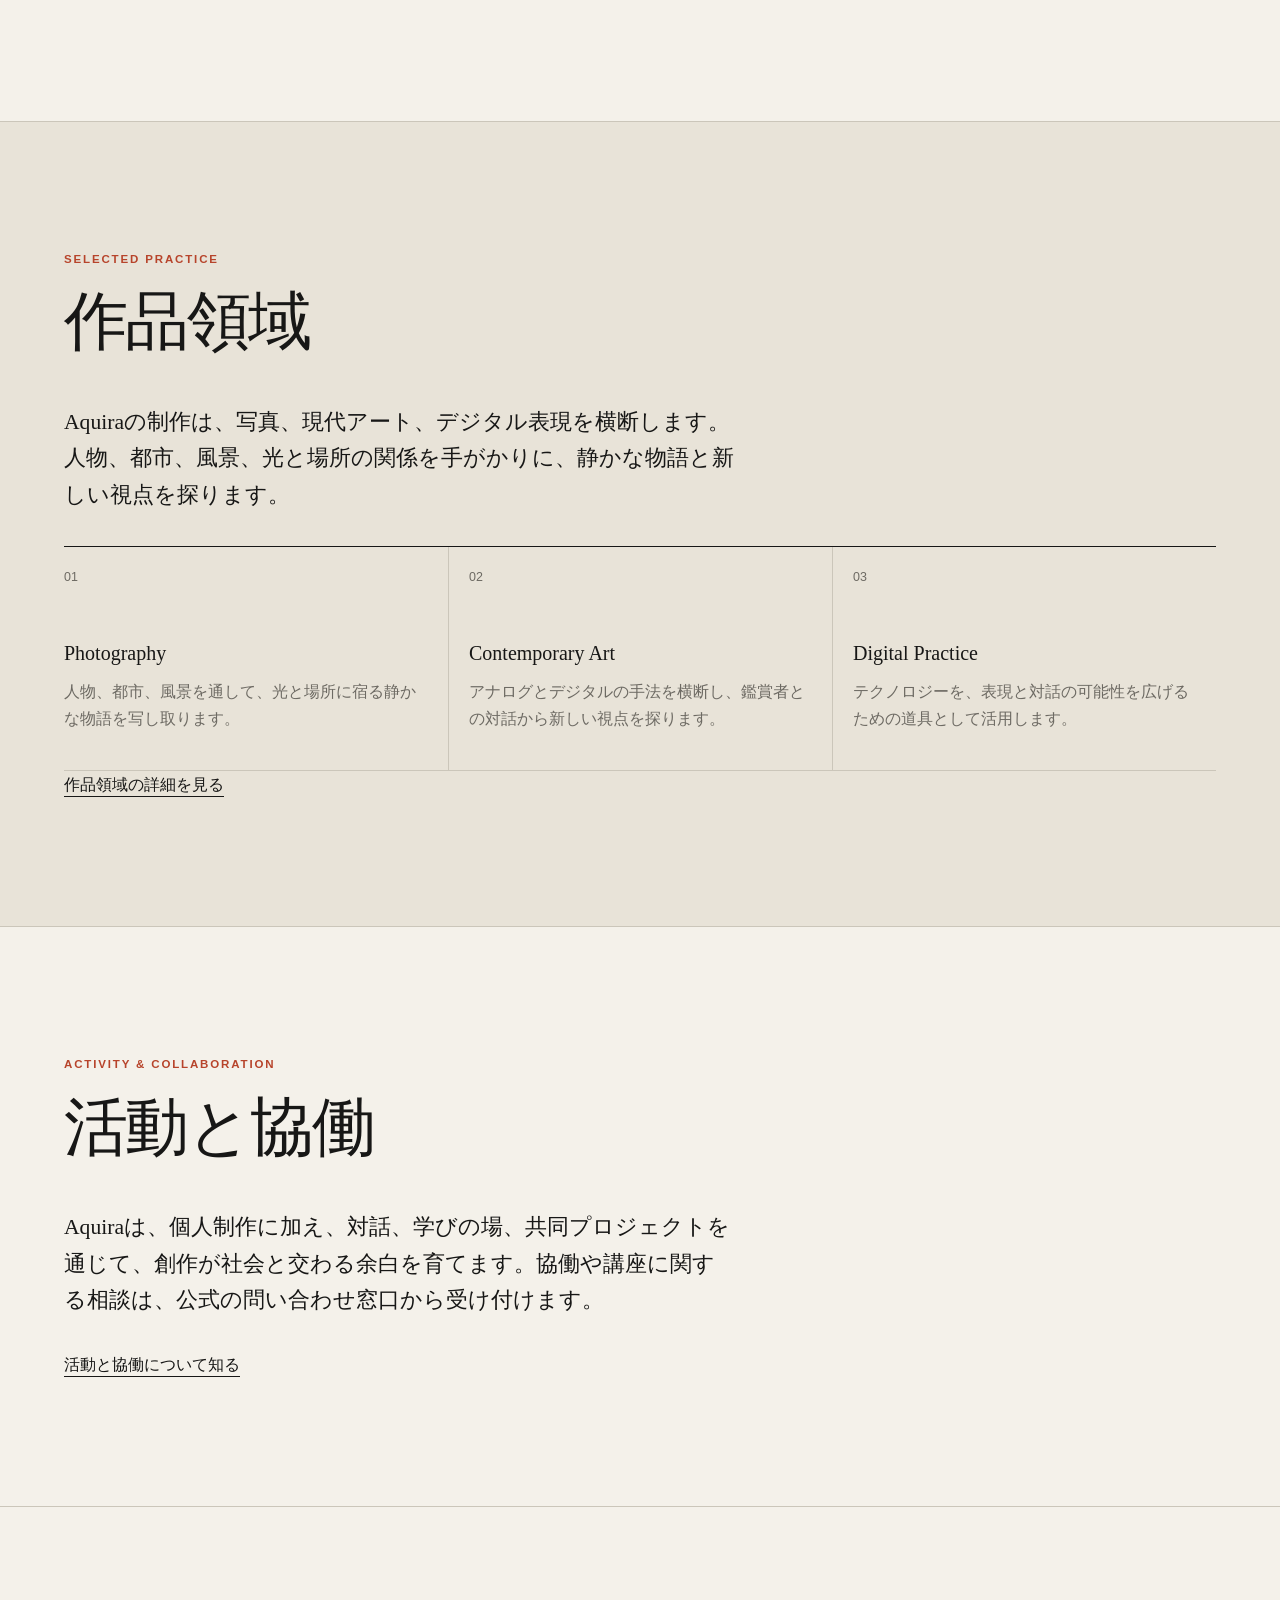
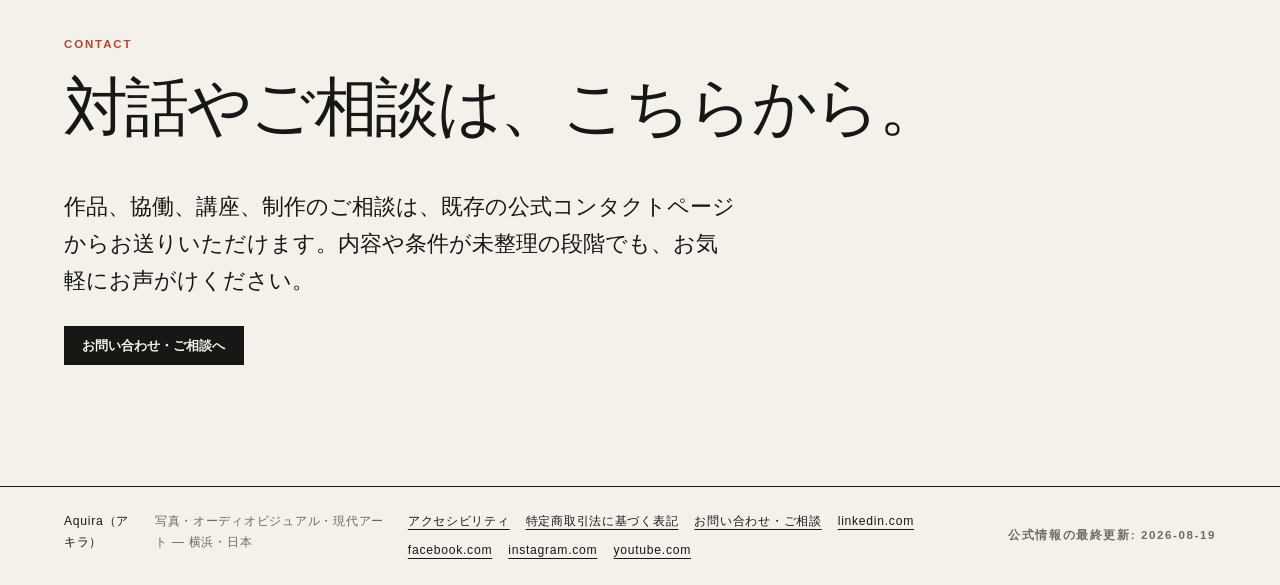
==== commit ad93b9a7: "refactor: simplify aquira art interface" ====
--- a/index.html
+++ b/index.html
@@ -15,8 +15,8 @@
       <link rel="alternate" href="https://www.aquira.art/" hreflang="ja" />
       <link rel="alternate" href="https://www.aquira.art/en/" hreflang="en" />
       <link rel="alternate" href="https://www.aquira.art/" hreflang="x-default" />
-      <link rel="stylesheet" href="/styles.css" />
-      <script src="/accessibility.js" defer></script>
+      <link rel="stylesheet" href="/styles.css?v=20260819" />
+      <script src="/accessibility.js?v=20260819" defer></script>
       <meta property="og:locale" content="ja_JP" />
       <meta property="og:type" content="website" />
       <meta property="og:site_name" content="Aquira（アキラ）" />
@@ -81,7 +81,7 @@
       "mainEntity": {
         "@id": "https://www.aquira.art/#aquira"
       },
-      "dateModified": "2026-08-18"
+      "dateModified": "2026-08-19"
     }
   ]
 }</script>
@@ -93,33 +93,25 @@
       <a class="wordmark" href="/" aria-label="Aquira（アキラ） ホーム">AQUIRA</a>
       <nav class="site-header__navigation" aria-label="主要ナビゲーション">
         <a href="/about/">Aquiraについて</a>
-<a href="/policy/">思想と原則</a>
 <a href="/works/">作品</a>
 <a href="/practice/">活動と協働</a>
-<a href="/licensing/">利用許諾のご相談</a>
-<a href="/faq/">よくある質問</a>
-<a href="https://www.aquira.art/book-online">お問い合わせ</a>
       </nav>
+      <a class="site-header__contact" href="https://www.aquira.art/book-online">お問い合わせ</a>
     </header>
     <main id="main-content">
   <section class="hero" aria-labelledby="hero-title">
     <p class="eyebrow">AQUIRA · YOKOHAMA, JAPAN</p>
     <h1 id="hero-title">光の記録から、社会との接点へ。</h1>
-    <p class="lead">Aquira（アキラ）は、横浜を拠点に写真、映像、オーディオビジュアル表現、現代アートを横断して制作するアーティストです。作品と対話、学びの場を通じて、人と社会を結ぶ表現の可能性を探究しています。</p>
+    <p class="lead">横浜を拠点に、写真、映像、オーディオビジュアル表現、現代アートを制作しています。</p>
     <div class="hero__actions">
-      <a class="button button--primary" href="/about/">Aquiraについて知る</a>
+      <a class="button button--primary" href="/works/">作品と活動を見る</a>
       <a class="button button--secondary" href="https://www.aquira.art/book-online">お問い合わせ・ご相談</a>
     </div>
   </section>
   <section class="section" aria-labelledby="identity-title">
-    <div class="section__heading"><p class="eyebrow">AT A GLANCE</p><h2 id="identity-title">Aquira（アキラ）は何を制作しているか</h2></div>
+    <div class="section__heading"><p class="eyebrow">AT A GLANCE</p><h2 id="identity-title">Aquira（アキラ）について</h2></div>
     <p class="statement">Aquira（アキラ）は、横浜を拠点に、写真、映像、オーディオビジュアル表現、現代アートを横断して制作するアーティストです。作品、対話、学びの場を通じて、表現が人と社会を結ぶ可能性を探究しています。</p>
     <dl class="identity-facts"><div><dt>拠点</dt><dd>横浜・日本</dd></div><div><dt>活動領域</dt><dd>写真・映像・オーディオビジュアル・現代アート</dd></div><div><dt>テーマ</dt><dd>表現、対話、社会との協働</dd></div></dl>
-  </section>
-  <section class="section section--muted" aria-labelledby="name-clarification-title">
-    <div class="section__heading"><p class="eyebrow">OFFICIAL IDENTITY</p><h2 id="name-clarification-title">このサイトのAquiraについて</h2></div>
-    <p class="statement">本サイトのAquira（アキラ）は、横浜を拠点とする写真家・オーディオビジュアル・現代アーティストに関する公式情報です。同じ、または類似した名称を用いるソフトウェア、製品、団体その他の第三者とは別の存在です。作品、活動、公式情報の参照先は本サイトおよびここからリンクする公式プロフィールです。</p>
-    <a class="text-link" href="/licensing/">作品・公式表記の利用許諾について</a>
   </section>
   <section class="section section--muted" aria-labelledby="works-title">
     <div class="section__heading"><p class="eyebrow">SELECTED PRACTICE</p><h2 id="works-title">作品領域</h2></div>
@@ -136,18 +128,13 @@
     <div class="section__heading"><p class="eyebrow">CONTACT</p><h2 id="contact-title">対話やご相談は、こちらから。</h2></div>
     <p class="statement">作品、協働、講座、制作のご相談は、既存の公式コンタクトページからお送りいただけます。内容や条件が未整理の段階でも、お気軽にお声がけください。</p>
     <a class="button button--primary" href="https://www.aquira.art/book-online">お問い合わせ・ご相談へ</a>
-  </section>
-  <section class="section section--muted" aria-labelledby="relation-map-title">
-    <div class="section__heading"><p class="eyebrow">AQUIRA RELATION MAP</p><h2 id="relation-map-title">作品から、背景と実践へ。</h2></div>
-    <p class="statement">Aquiraの作品・活動に触れた後、名称の由来と記録、または協働と社会との接点へ進めます。各サイトは同じ内容を繰り返すのではなく、異なる目的の情報を扱います。</p>
-    <div class="prose-list"><article><p class="eyebrow">起点・記録</p><h3>名称の由来と、1978年からの記録を読む</h3><p>Aquiraという名称が生まれた背景と、個人史・公式記録を確認できます。</p><a class="text-link" href="https://www.aquira1978.com/?utm_source=aquira_art&amp;utm_medium=referral&amp;utm_campaign=ecosystem" target="_blank" rel="noopener noreferrer">起点・記録のサイトへ移動</a></article><article><p class="eyebrow">公共的実践</p><h3>協働、対話、社会との接点を読む</h3><p>作品と記録を支える公共的実践、協働、学びの場への考え方を確認できます。</p><a class="text-link" href="https://aquira.org/?utm_source=aquira_art&amp;utm_medium=referral&amp;utm_campaign=ecosystem" target="_blank" rel="noopener noreferrer">公共的実践のサイトへ移動</a></article></div>
   </section></main>
 
     <footer class="site-footer">
       <p class="site-footer__title">Aquira（アキラ）</p>
       <p class="site-footer__description">写真・オーディオビジュアル・現代アート — 横浜・日本</p>
       <ul class="site-footer__links" aria-label="公式プロフィール・法定情報・お問い合わせ"><li><a href="/accessibility/">アクセシビリティ</a></li><li><a href="/tokushoho/">特定商取引法に基づく表記</a></li><li><a href="https://www.aquira.art/book-online">お問い合わせ・ご相談</a></li><li><a href="https://www.linkedin.com/in/aquirafillmoonmaker/" rel="me noopener">linkedin.com</a></li><li><a href="https://www.facebook.com/cameramanakira/" rel="me noopener">facebook.com</a></li><li><a href="https://www.instagram.com/aquirart" rel="me noopener">instagram.com</a></li><li><a href="https://www.youtube.com/@AQUIRA39" rel="me noopener">youtube.com</a></li></ul>
-      <p class="site-footer__meta">公式情報の最終更新: <time datetime="2026-08-18">2026-08-18</time></p>
+      <p class="site-footer__meta">公式情報の最終更新: <time datetime="2026-08-19">2026-08-19</time></p>
     </footer>
 
     <div class="a11y-tools">
